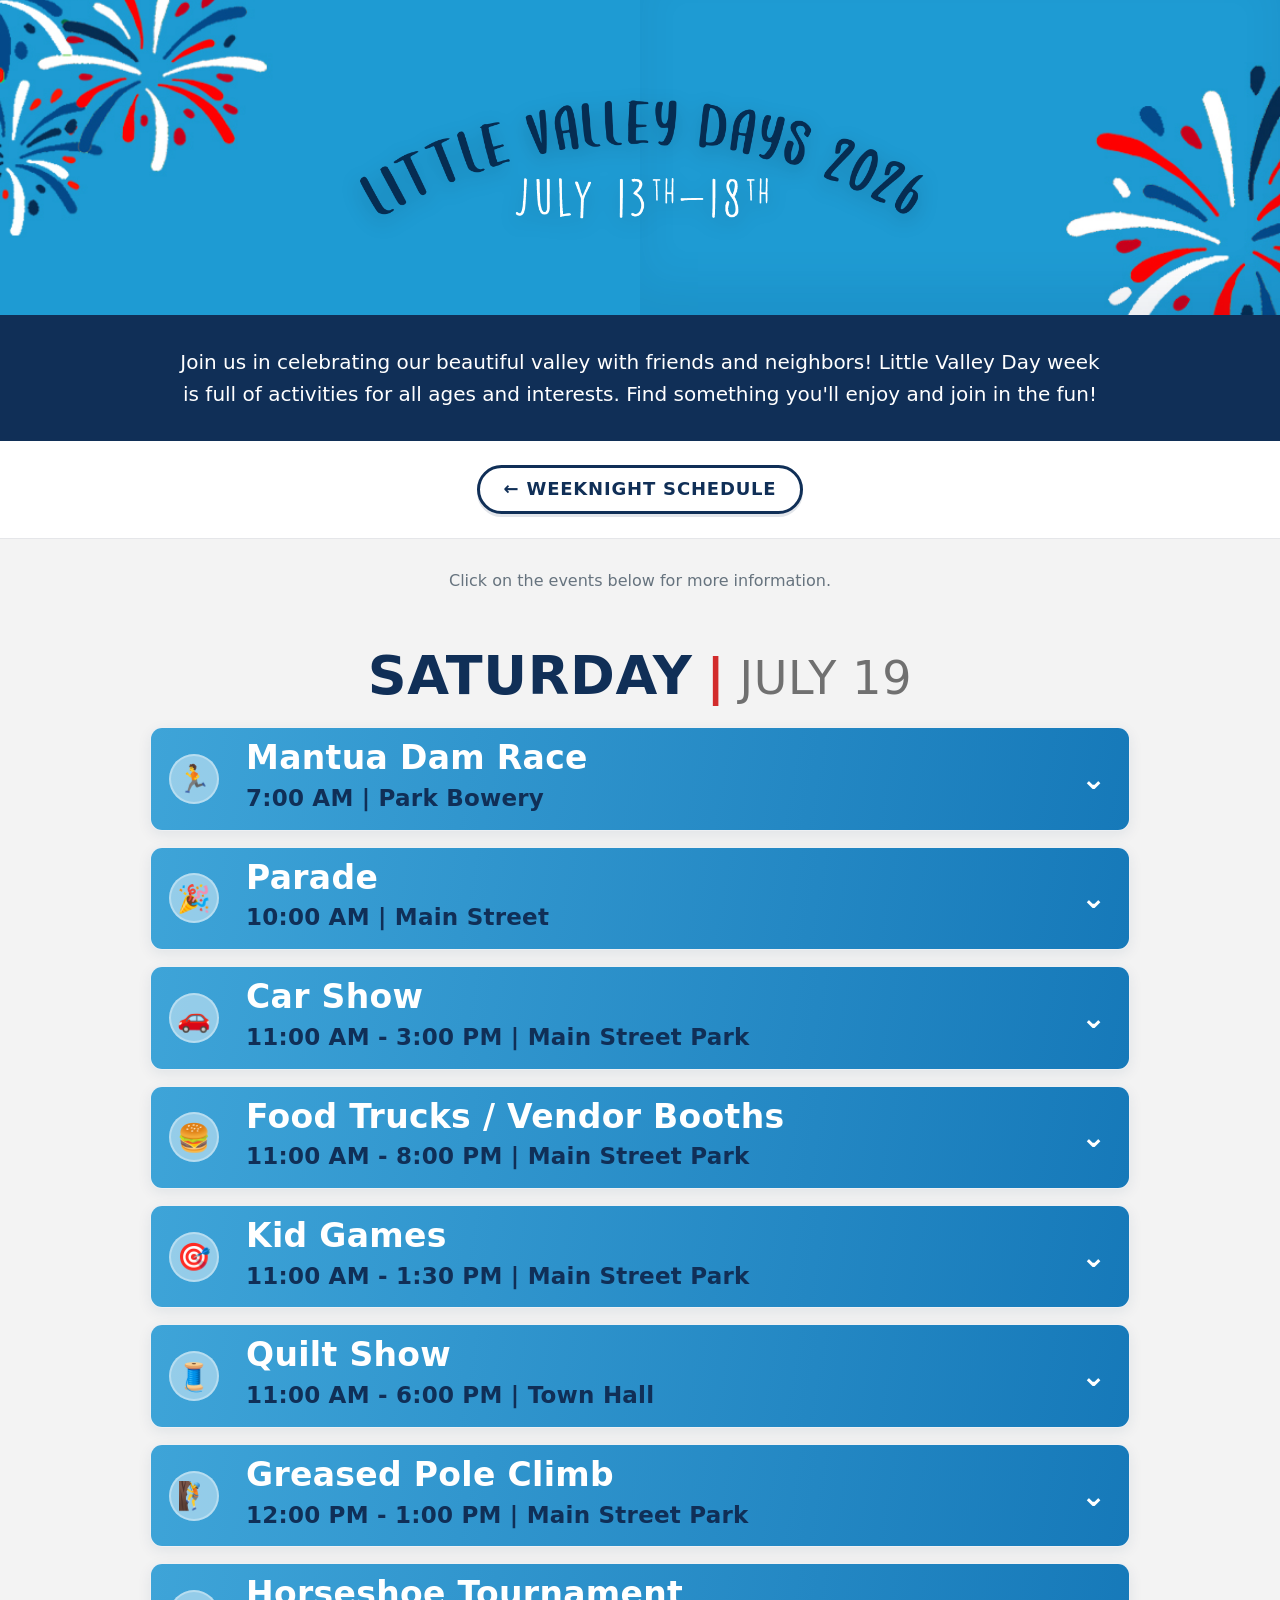
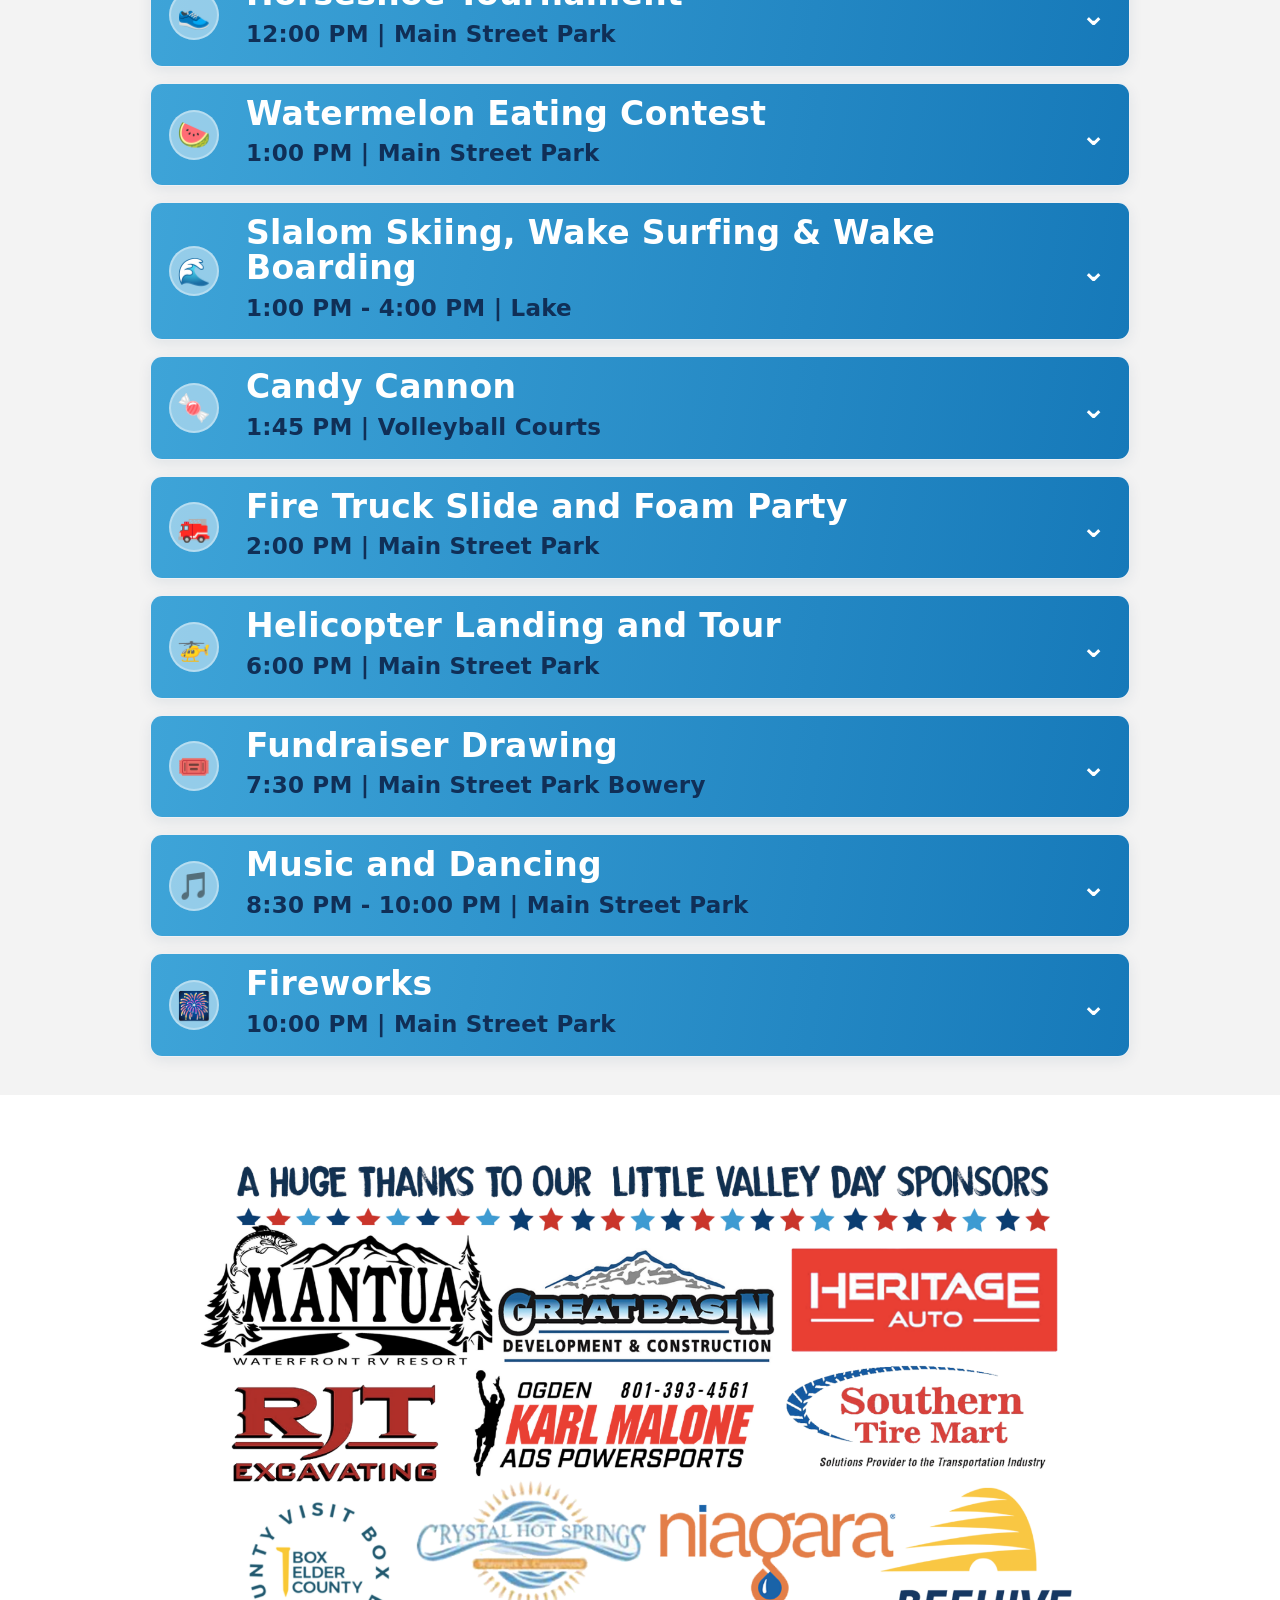
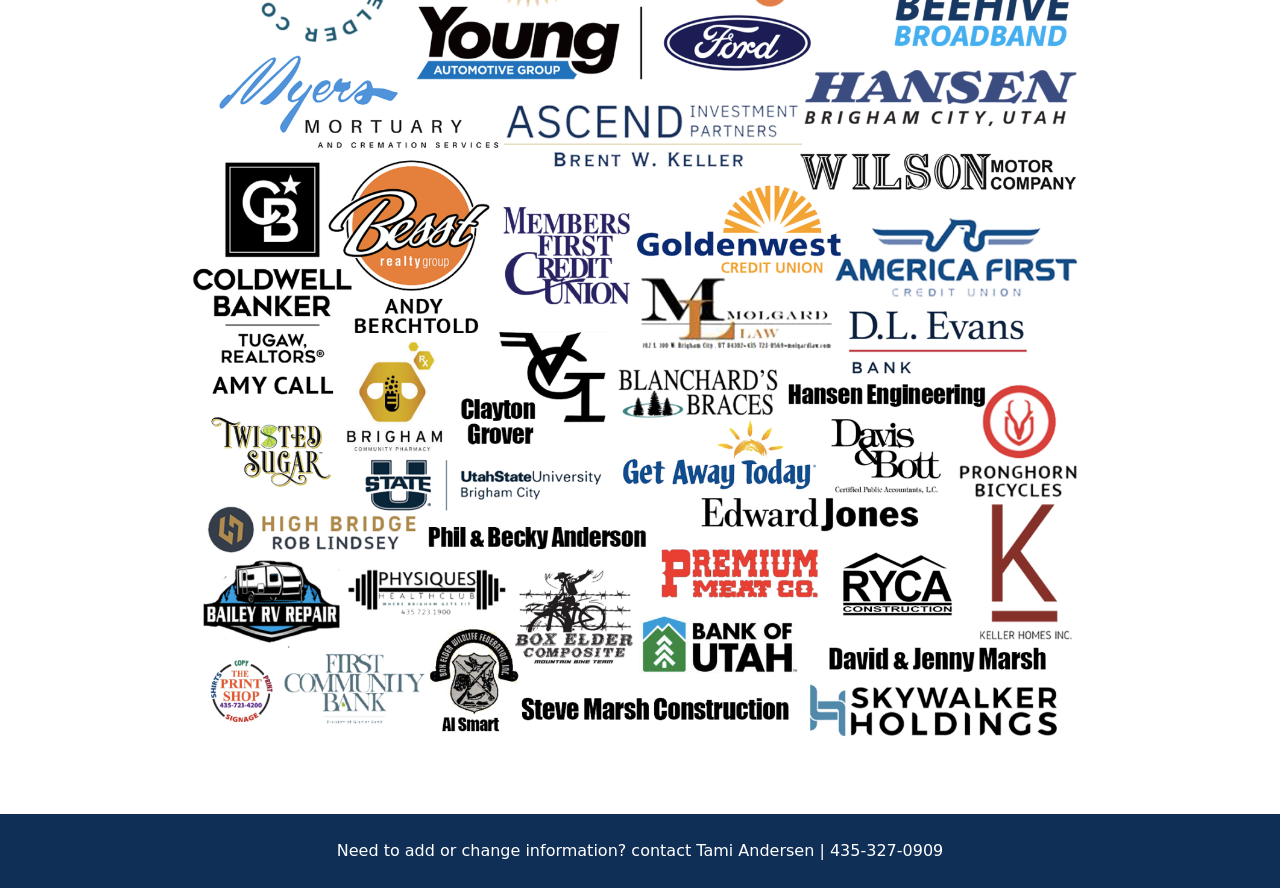
==== saturday.html @ 8706f17c "Add files via upload" ====
<!doctype html>
<html lang="en">
<head>
  <meta charset="utf-8">
  <meta name="viewport" content="width=device-width, initial-scale=1">
  <title>Saturday Schedule | Little Valley Days</title>
  <meta name="description" content="Little Valley Days Saturday schedule for 2026.">
  <link rel="preload" href="images/lvd-text-2026.png" as="image">
  <link rel="stylesheet" href="style.css">
</head>
<body>
  <a class="skip-link" href="#main-content">Skip to schedule</a>
  <header class="site-hero">
    <img class="hero-logo" src="images/lvd-text-2026.png" alt="Little Valley Days 2026">
  </header>

  <section class="intro">
    <p>Join us in celebrating our beautiful valley with friends and neighbors! Little Valley Day week is full of activities for all ages and interests. Find something you'll enjoy and join in the fun!</p>
  </section>

  <nav class="nav-strip" aria-label="Schedule navigation">
    <a class="button" href="index.html">← Weeknight Schedule</a>
  </nav>

  <main class="page" id="main-content">
    <div class="container">
      <p class="hint">Click on the events below for more information.</p>

      <section class="day" id="saturday">
        <h1 class="day-title"><span class="name">Saturday</span><span class="divider">|</span><span class="date">July 19</span></h1>
        <div class="accordion">

          <details class="event">
            <summary><span class="icon">🏃</span><span><span class="event-name">Mantua Dam Race</span><span class="event-time">7:00 AM | Park Bowery</span></span><span class="chevron">⌄</span></summary>
            <div class="event-body">
              <p>Join us on Saturday, July 18th for 5 miles of running around the beautiful Mantua Reservoir in our annual Dam Race! We will also be holding a 1 mile walk/kids run.</p>
              <p>Start time is 7 AM for the 5 mile race and 8:30 AM for the 1 mile race. The start and finish for both races will be located at Mantua Park — right next to our city offices. Registration cost is $30 for the 5 mile race and $15 for the 1 mile. They will both be chip timed. We have some great prizes lined up for our overall and age group winners!</p>
              <p><strong>REGISTER BY JULY 4TH AT MIDNIGHT TO GUARANTEE A RACE SHIRT!!</strong></p>
              <div class="contact">Danna Packer | 801-661-6647</div>
            </div>
          </details>

          <details class="event">
            <summary><span class="icon">🎉</span><span><span class="event-name">Parade</span><span class="event-time">10:00 AM | Main Street</span></span><span class="chevron">⌄</span></summary>
            <div class="event-body">
              <p>Thank you to America First Credit Union for sponsoring this event!</p>
              <p>Don't let the parade pass you by. Grab your chair, your shade, your smile and of course your candy sack. Or be a part of the parade and sign up — tractors, horses, bikes, cars, floats, side-by-sides, walkers, runners, and scoopers. Either way, you won't want to miss out in the fun on Saturday morning.</p>
              <div class="contact">Jana Jeppsen | 435-225-4547</div>
            </div>
          </details>

          <details class="event">
            <summary><span class="icon">🚗</span><span><span class="event-name">Car Show</span><span class="event-time">11:00 AM - 3:00 PM | Main Street Park</span></span><span class="chevron">⌄</span></summary>
            <div class="event-body">
              <p>Thank you to Hansen Motors for sponsoring this event!</p>
              <p>Stop by to view and enjoy a wide variety of cars. Car show is held at Main Street Park behind the bowery. If interested in bringing a car to show off please contact Bill Shoemaker.</p>
              <p>Please register your car at 8 AM Saturday morning at the Main Street Park.</p>
              <div class="contact">Bill Shoemaker | 858-414-0524</div>
            </div>
          </details>

          <details class="event">
            <summary><span class="icon">🍔</span><span><span class="event-name">Food Trucks / Vendor Booths</span><span class="event-time">11:00 AM - 8:00 PM | Main Street Park</span></span><span class="chevron">⌄</span></summary>
            <div class="event-body">
              <p>We are excited to welcome a variety of vendors selling and showing off handmade goods and items for purchase. We will also have a variety of food trucks to choose from for both lunch and dinner with sweet treats to enjoy throughout the day.</p>
              <p>If you are a vendor and interested in participating please register using the link below.</p>
              <p>Registration REQUIRED by June 13.</p>
              <div class="contact">Brooke Lloyd | 801-836-7092</div>
            </div>
          </details>

          <details class="event">
            <summary><span class="icon">🎯</span><span><span class="event-name">Kid Games</span><span class="event-time">11:00 AM - 1:30 PM | Main Street Park</span></span><span class="chevron">⌄</span></summary>
            <div class="event-body">
              <p>Thank you to Golden West Bank for sponsoring this event!</p>
              <p>Kids games will include more group games this year to include more kids for more of the time!</p>
              <p>Wristbands are $5 when bought in advance at any of the weekday activities and $7 when purchased the day-of (Saturday).</p>
              <p>Don't miss the candy cannon at 1:45 at the volleyball courts right after the kid games end!</p>
              <div class="contact">Alyson Croft / Sherilyn Checketts | 801-725-8379 / 208-242-8678</div>
            </div>
          </details>

          <details class="event">
            <summary><span class="icon">🧵</span><span><span class="event-name">Quilt Show</span><span class="event-time">11:00 AM - 6:00 PM | Town Hall</span></span><span class="chevron">⌄</span></summary>
            <div class="event-body">
              <p>The quilt show will be held at the Town Hall. We will have a fundraising quilt on display. Tickets will be $1.00 each and can be purchased at the Quilt Show.</p>
              <div class="contact">Jeri Richards | 435-730-3423</div>
            </div>
          </details>

          <details class="event">
            <summary><span class="icon">🧗</span><span><span class="event-name">Greased Pole Climb</span><span class="event-time">12:00 PM - 1:00 PM | Main Street Park</span></span><span class="chevron">⌄</span></summary>
            <div class="event-body">
              <p>Fun (albeit clothing-destroying) activity for kids. A tall pole will be slathered in grease and money pinned to it at differing heights. Kids attempt to climb the pole to achieve their monetary dreams.</p>
            </div>
          </details>

          <details class="event">
            <summary><span class="icon">👟</span><span><span class="event-name">Horseshoe Tournament</span><span class="event-time">12:00 PM | Main Street Park</span></span><span class="chevron">⌄</span></summary>
            <div class="event-body">
              <p>Thank you to RYCA Construction for sponsoring this event!</p>
              <p>Nothing like tossing a curved piece of metal at a stick to prove your dominance over your friends and neighbors. 2-man teams can sign up day of, for a fun single elimination tournament. Prizes for the winning team and a drawing with prizes for all participants.</p>
              <div class="contact">Ryan Fromm | 435-225-5508</div>
            </div>
          </details>

          <details class="event">
            <summary><span class="icon">🍉</span><span><span class="event-name">Watermelon Eating Contest</span><span class="event-time">1:00 PM | Main Street Park</span></span><span class="chevron">⌄</span></summary>
            <div class="event-body">
              <p>Come enjoy the fun, and participate in this year's watermelon eating contest. Free to participate, look for the white tent with blue picnic tables. Come on time, as once the watermelon is gone it's gone!</p>
            </div>
          </details>

          <details class="event">
            <summary><span class="icon">🌊</span><span><span class="event-name">Slalom Skiing, Wake Surfing &amp; Wake Boarding</span><span class="event-time">1:00 PM - 4:00 PM | Lake</span></span><span class="chevron">⌄</span></summary>
            <div class="event-body">
              <p>In honor of 38 years with Mark &amp; Wendy Parker running the Golden Spike Iron Horse H20 Ski Tournaments for Little Valley Days, we are continuing this tradition.</p>
              <p>There will be four boats available to boat with this year. Please sign up for a time slot on the boat with what you want to learn!</p>
              <p>Reimanns — Teaching Slalom Skiing</p>
              <p>Leishmans — Advanced Slalom Skiing Course</p>
              <p>Crofts — Teaching Surfing</p>
              <p>Lindseys — Teaching Surfing and Wake Boarding</p>
              <p>Please come a few minutes before your time slot to sign a waiver. See you there!</p>
              <p>There is a $10 gas and participation fee and a waiver must be signed prior to the Little Valley Days event.</p>
              <p><strong>COME JOIN US!!!</strong></p>
              <div class="contact">Tiffiny Reimann | 801-867-8186</div>
            </div>
          </details>

          <details class="event">
            <summary><span class="icon">🍬</span><span><span class="event-name">Candy Cannon</span><span class="event-time">1:45 PM | Volleyball Courts</span></span><span class="chevron">⌄</span></summary>
            <div class="event-body">
              <p>Come let your kids enjoy a raining of candy as they come catch the goodies from the candy cannon. Join us by the volleyball courts at Main Street Park.</p>
            </div>
          </details>

          <details class="event">
            <summary><span class="icon">🚒</span><span><span class="event-name">Fire Truck Slide and Foam Party</span><span class="event-time">2:00 PM | Main Street Park</span></span><span class="chevron">⌄</span></summary>
            <div class="event-body">
              <p>Join us for the fire truck slip in slide. We are excited to announce that this year we have brought back the foam machine for extra foaming fun. All children are welcome to come cool off.</p>
            </div>
          </details>

          <details class="event">
            <summary><span class="icon">🚁</span><span><span class="event-name">Helicopter Landing and Tour</span><span class="event-time">6:00 PM | Main Street Park</span></span><span class="chevron">⌄</span></summary>
            <div class="event-body">
              <p>Join us behind the basketball courts to watch a helicopter land and then take a tour of the inside!</p>
            </div>
          </details>

          <details class="event">
            <summary><span class="icon">🎟️</span><span><span class="event-name">Fundraiser Drawing</span><span class="event-time">7:30 PM | Main Street Park Bowery</span></span><span class="chevron">⌄</span></summary>
            <div class="event-body">
              <p>Tickets will be sold at the bowery starting at 11:30 AM and TICKET SALES WILL END AT 7:15. The drawing will be at 7:30, you must be present to win.</p>
              <p>If you are interested in donating donations of any kind, all donations are welcomed and appreciated. All proceeds are used to fund future Little Valley Day celebrations and fireworks shows.</p>
              <div class="contact">Karen Nelson | 435-723-8727</div>
            </div>
          </details>

          <details class="event">
            <summary><span class="icon">🎵</span><span><span class="event-name">Music and Dancing</span><span class="event-time">8:30 PM - 10:00 PM | Main Street Park</span></span><span class="chevron">⌄</span></summary>
            <div class="event-body">
              <p>Song requests are welcome here or in person. Donations will be expected to move your requested song to the top of the list!</p>
            </div>
          </details>

          <details class="event">
            <summary><span class="icon">🎆</span><span><span class="event-name">Fireworks</span><span class="event-time">10:00 PM | Main Street Park</span></span><span class="chevron">⌄</span></summary>
            <div class="event-body">
              <p>A huge thanks to Beehive Broadband, Box Elder Tourism Grant, Young Ford, Mantua RV, Karl Malone ADS Power Sports, Heritage Auto, Southern Tire Mart, and RJT Excavating for sponsoring this event!</p>
              <p>Gather as family, friends, and neighbors for our annual firework show. The fireworks will begin at dark to wrap up a wonderful week celebrating. Don't forget your blankets or chairs!</p>
            </div>
          </details>

        </div>
      </section>
    </div>

    <section class="sponsors">
      <img src="images/LVD-poster-sponsors-2025.png" alt="Little Valley Days sponsors">
    </section>
  </main>

  <footer class="footer"><p>Need to add or change information? contact Tami Andersen | 435-327-0909</p></footer>
  <script src="script.js"></script>
</body>
</html>
---- style.css ----
:root{
  --blue:#3ea4d8;
  --blue-deep:#1679b9;
  --blue-light:#80c9e8;
  --navy:#102f57;
  --red:#d22b2b;
  --gray:#f3f3f3;
  --card:#ffffff;
  --text:#1d2a35;
  --muted:#66737e;
  --line:#dce5ec;
  --shadow:0 12px 30px rgba(16,47,87,.10);
  --shadow-soft:0 4px 14px rgba(16,47,87,.08);
  --radius:12px;
}

*{box-sizing:border-box}
html{scroll-behavior:smooth}
body{
  margin:0;
  font-family:system-ui,-apple-system,BlinkMacSystemFont,"Segoe UI",Arial,sans-serif;
  color:var(--text);
  background:var(--gray);
  font-size:18px;
  line-height:1.6;
  text-rendering:optimizeLegibility;
  -webkit-font-smoothing:antialiased;
}

a{color:inherit}
a:focus-visible, summary:focus-visible, button:focus-visible{
  outline:3px solid rgba(210,43,43,.75);
  outline-offset:3px;
}

.skip-link{
  position:absolute;
  left:-999px;
  top:10px;
  background:#fff;
  color:var(--navy);
  padding:10px 14px;
  z-index:20;
  border-radius:8px;
}
.skip-link:focus{left:10px}

.site-hero{
  position:relative;
  background:var(--blue);
  overflow:hidden;
  min-height:315px;
  display:flex;
  align-items:center;
  justify-content:center;
  isolation:isolate;
}
.site-hero:before,.site-hero:after{
  content:"";
  position:absolute;
  top:0;
  bottom:0;
  width:50%;
  background-size:cover;
  background-position:center;
  z-index:-2;
}
.site-hero:before{left:0;background-image:url('images/lvd_left.jpg')}
.site-hero:after{right:0;background-image:url('images/lvd_right.jpg')}
.site-hero::after{
  box-shadow:inset 0 -30px 40px rgba(16,47,87,.08);
}
.hero-logo{
  position:relative;
  z-index:1;
  width:min(670px,78vw);
  height:auto;
  filter:drop-shadow(0 6px 10px rgba(0,0,0,.18));
}

.intro{
  background:var(--navy);
  color:#fff;
  text-align:center;
  padding:31px 18px;
}
.intro p{
  max-width:920px;
  margin:0 auto;
  font-size:20px;
}

.nav-strip{
  background:#fff;
  text-align:center;
  padding:24px 14px;
  box-shadow:0 1px 0 rgba(16,47,87,.06);
  position:sticky;
  top:0;
  z-index:5;
}
.button{
  display:inline-flex;
  align-items:center;
  justify-content:center;
  gap:8px;
  background:#fff;
  color:var(--navy);
  border:3px solid var(--navy);
  border-radius:999px;
  padding:11px 24px;
  font-weight:850;
  text-transform:uppercase;
  letter-spacing:.045em;
  text-decoration:none;
  line-height:1.15;
  box-shadow:0 3px 0 rgba(16,47,87,.12);
  transition:transform .18s ease, background .18s ease, color .18s ease, box-shadow .18s ease;
}
.button:hover,.button:focus{
  background:var(--blue);
  color:#fff;
  transform:translateY(-1px);
  box-shadow:0 8px 18px rgba(16,47,87,.17);
}
.button:active{transform:translateY(1px);box-shadow:none}

.page{padding:22px 0 0}
.container{width:min(980px,92vw);margin:0 auto}
.hint{text-align:center;color:var(--muted);font-size:16px;margin:8px 0 20px}
.day{padding:36px 0 20px}
.day + .day{border-top:1px solid rgba(16,47,87,.08)}
.day-title{
  font-family:Impact,"Arial Narrow",system-ui,sans-serif;
  text-transform:uppercase;
  display:flex;
  align-items:baseline;
  justify-content:center;
  gap:14px;
  margin:0 0 24px;
  line-height:1;
  letter-spacing:.025em;
}
.day-title .name{font-size:54px;color:var(--navy);font-weight:900}
.day-title .divider{font-size:50px;color:var(--red);font-weight:900}
.day-title .date{font-size:46px;color:#707070;font-weight:500}

.accordion{display:grid;gap:16px}
.event{
  background:var(--card);
  border-radius:var(--radius);
  box-shadow:var(--shadow-soft);
  overflow:hidden;
  border:1px solid rgba(16,47,87,.07);
  transition:box-shadow .2s ease, transform .2s ease;
}
.event:hover{box-shadow:var(--shadow);transform:translateY(-1px)}
.event[open]{box-shadow:var(--shadow)}
.event summary{
  list-style:none;
  cursor:pointer;
  display:grid;
  grid-template-columns:62px 1fr 30px;
  align-items:center;
  gap:15px;
  min-height:78px;
  background:linear-gradient(100deg,var(--blue),var(--blue-deep));
  padding:13px 18px;
  color:#fff;
  user-select:none;
}
.event summary::-webkit-details-marker{display:none}
.icon{
  width:50px;
  height:50px;
  border-radius:50%;
  background:rgba(255,255,255,.45);
  display:flex;
  align-items:center;
  justify-content:center;
  font-size:27px;
  color:var(--navy);
  box-shadow:inset 0 0 0 2px rgba(255,255,255,.32);
}
.event-name{
  display:block;
  font-family:"Arial Narrow",Impact,system-ui,sans-serif;
  font-size:33px;
  font-weight:900;
  line-height:1.05;
  letter-spacing:.01em;
}
.event-time{
  display:block;
  color:var(--navy);
  font-family:"Arial Narrow",Impact,system-ui,sans-serif;
  font-size:23px;
  font-weight:900;
  margin-top:4px;
  letter-spacing:.01em;
}
.chevron{
  font-size:30px;
  font-weight:900;
  line-height:1;
  transition:transform .22s ease;
}
.event[open] .chevron{transform:rotate(180deg)}
.event-body{
  padding:26px 30px 30px;
  background:#fff;
  overflow:hidden;
}
.event-body p{margin:0 0 14px}
.event-body ul{margin-top:0;padding-left:22px}
.event-body .button{margin-top:8px;margin-right:8px}
.contact{
  margin-top:20px;
  padding-top:15px;
  border-top:1px solid var(--line);
  font-weight:800;
  color:var(--navy);
}
.small-img{
  max-width:380px;
  width:100%;
  display:block;
  margin:20px auto;
  border-radius:8px;
  box-shadow:0 8px 18px rgba(16,47,87,.13);
}
.sponsors{background:#fff;padding:38px 15px;text-align:center;margin-top:18px}
.sponsors img{max-width:900px;width:100%;height:auto;border-radius:8px}
.footer{background:var(--navy);color:#fff;text-align:center;padding:24px 15px;font-size:16px}
.footer p{margin:0}
.note{background:#fff7d6;border-left:6px solid #e4b028;padding:14px 16px;margin:12px 0;border-radius:8px}

.to-top{
  position:fixed;
  right:18px;
  bottom:18px;
  width:44px;
  height:44px;
  border-radius:50%;
  border:0;
  background:var(--navy);
  color:#fff;
  font-size:22px;
  cursor:pointer;
  box-shadow:var(--shadow);
  opacity:0;
  pointer-events:none;
  transform:translateY(8px);
  transition:.18s ease;
}
.to-top.show{opacity:1;pointer-events:auto;transform:translateY(0)}

@media (prefers-reduced-motion: reduce){
  *{scroll-behavior:auto!important;transition:none!important;animation:none!important}
}
@media(max-width:650px){
  body{font-size:16px;line-height:1.55}
  .site-hero{min-height:175px}
  .site-hero:before,.site-hero:after{display:none}
  .hero-logo{width:90vw}
  .intro{padding:24px 16px}
  .intro p{font-size:17px}
  .nav-strip{padding:17px 12px;position:static}
  .page{padding-top:16px}
  .day{padding:26px 0 13px}
  .day-title{gap:8px;flex-wrap:wrap;margin-bottom:17px}
  .day-title .name{font-size:36px}
  .day-title .divider{font-size:34px}
  .day-title .date{font-size:32px}
  .accordion{gap:12px}
  .event{border-radius:10px}
  .event summary{grid-template-columns:48px 1fr 22px;gap:10px;padding:11px 12px;min-height:70px}
  .icon{width:40px;height:40px;font-size:22px}
  .event-name{font-size:25px}
  .event-time{font-size:18px}
  .event-body{padding:20px 18px 22px}
  .button{padding:10px 18px;font-size:14px}
  .sponsors{padding:24px 10px}
  .to-top{width:40px;height:40px;right:12px;bottom:12px}
}
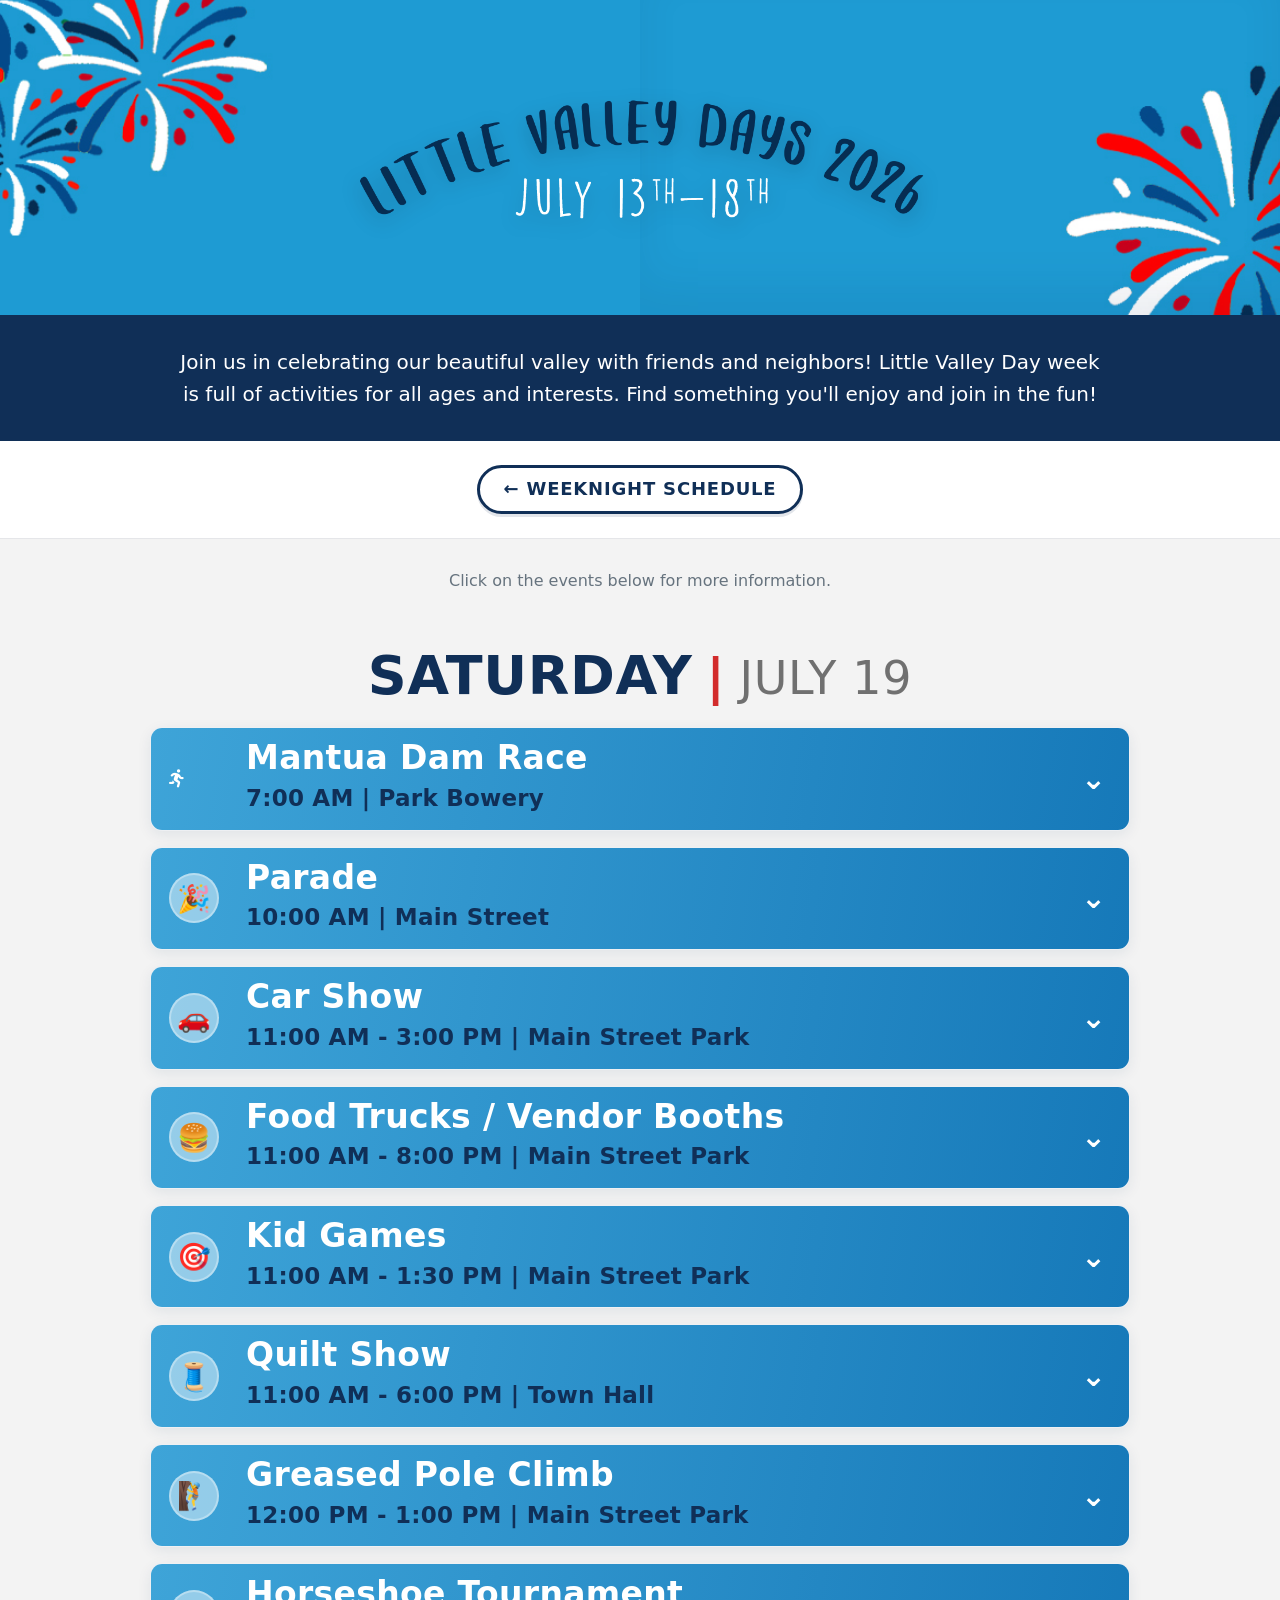
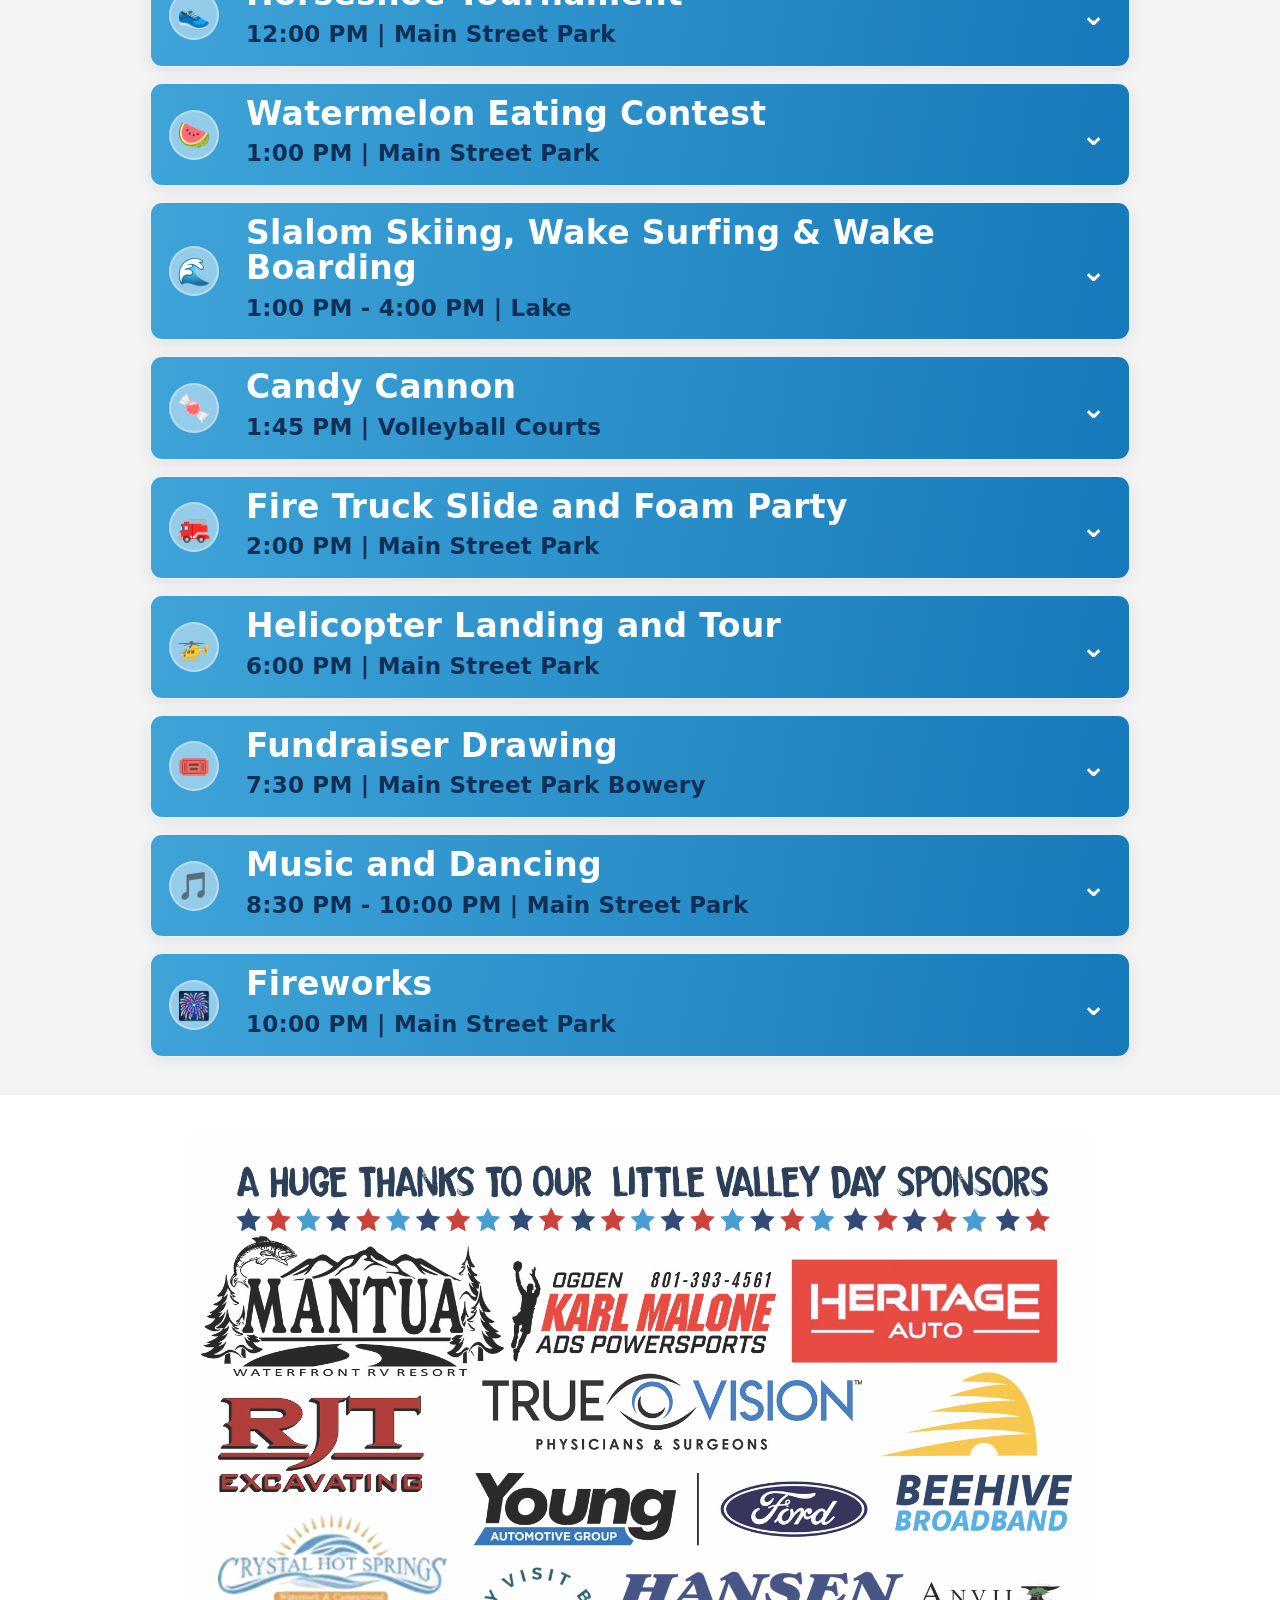
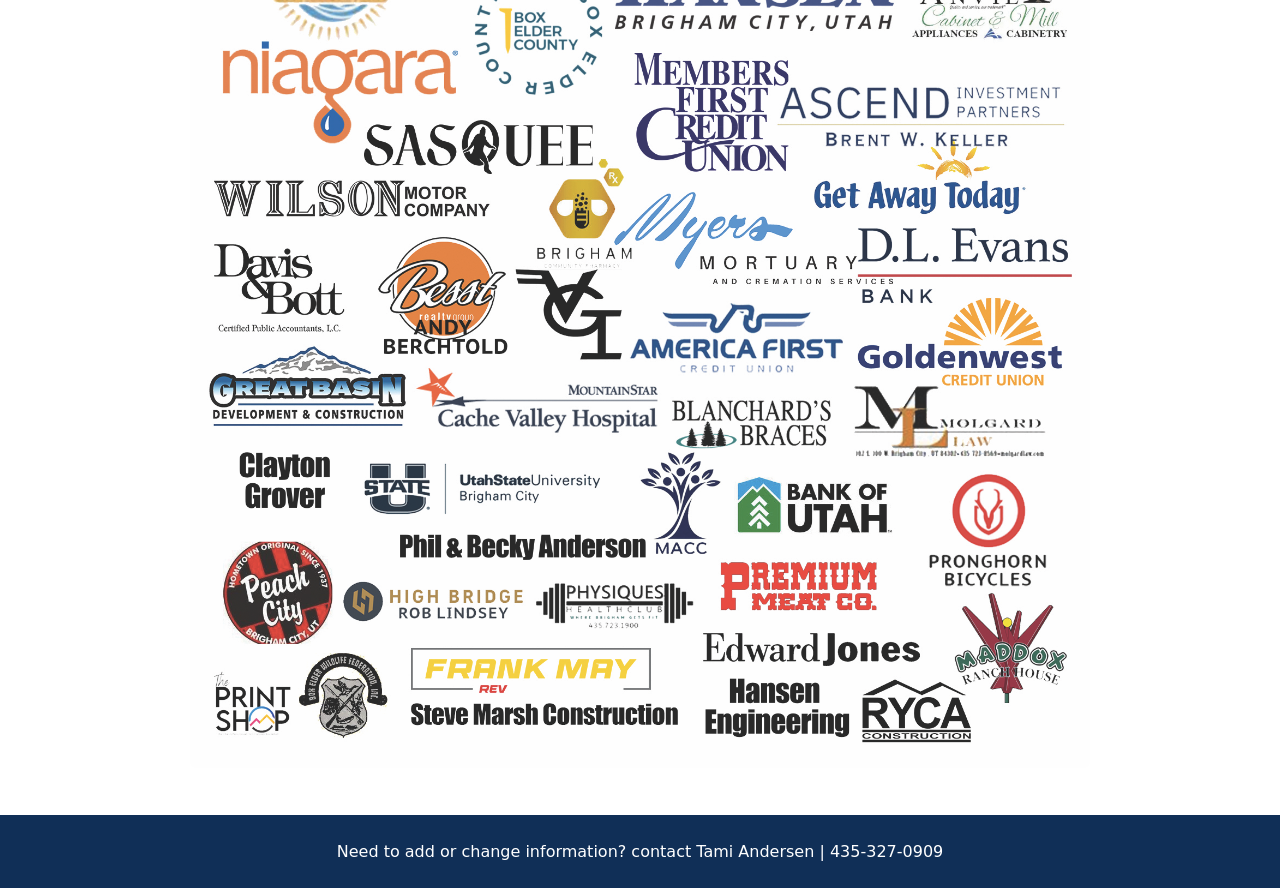
==== commit 00513353: "Update saturday.html" ====
--- a/saturday.html
+++ b/saturday.html
@@ -3,6 +3,7 @@
 <head>
   <meta charset="utf-8">
   <meta name="viewport" content="width=device-width, initial-scale=1">
+  <link rel="stylesheet" href="https://cdnjs.cloudflare.com/ajax/libs/font-awesome/6.7.2/css/all.min.css">
   <title>Saturday Schedule | Little Valley Days</title>
   <meta name="description" content="Little Valley Days Saturday schedule for 2026.">
   <link rel="preload" href="images/lvd-text-2026.png" as="image">
@@ -31,11 +32,12 @@
         <div class="accordion">
 
           <details class="event">
-            <summary><span class="icon">🏃</span><span><span class="event-name">Mantua Dam Race</span><span class="event-time">7:00 AM | Park Bowery</span></span><span class="chevron">⌄</span></summary>
+            <summary><i class="fa-solid fa-person-running"></i><span><span class="event-name">Mantua Dam Race</span><span class="event-time">7:00 AM | Park Bowery</span></span><span class="chevron">⌄</span></summary>
             <div class="event-body">
               <p>Join us on Saturday, July 18th for 5 miles of running around the beautiful Mantua Reservoir in our annual Dam Race! We will also be holding a 1 mile walk/kids run.</p>
               <p>Start time is 7 AM for the 5 mile race and 8:30 AM for the 1 mile race. The start and finish for both races will be located at Mantua Park — right next to our city offices. Registration cost is $30 for the 5 mile race and $15 for the 1 mile. They will both be chip timed. We have some great prizes lined up for our overall and age group winners!</p>
               <p><strong>REGISTER BY JULY 4TH AT MIDNIGHT TO GUARANTEE A RACE SHIRT!!</strong></p>
+               <a class="button" href="https://brooksee.raceentry.com/mantua-dam-race/race-information" target="_blank" rel="noopener">Sign up</a>
               <div class="contact">Danna Packer | 801-661-6647</div>
             </div>
           </details>
@@ -177,7 +179,7 @@
     </div>
 
     <section class="sponsors">
-      <img src="images/LVD-poster-sponsors-2025.png" alt="Little Valley Days sponsors">
+      <img src="images/sponsors.png" alt="Little Valley Days sponsors">
     </section>
   </main>
 
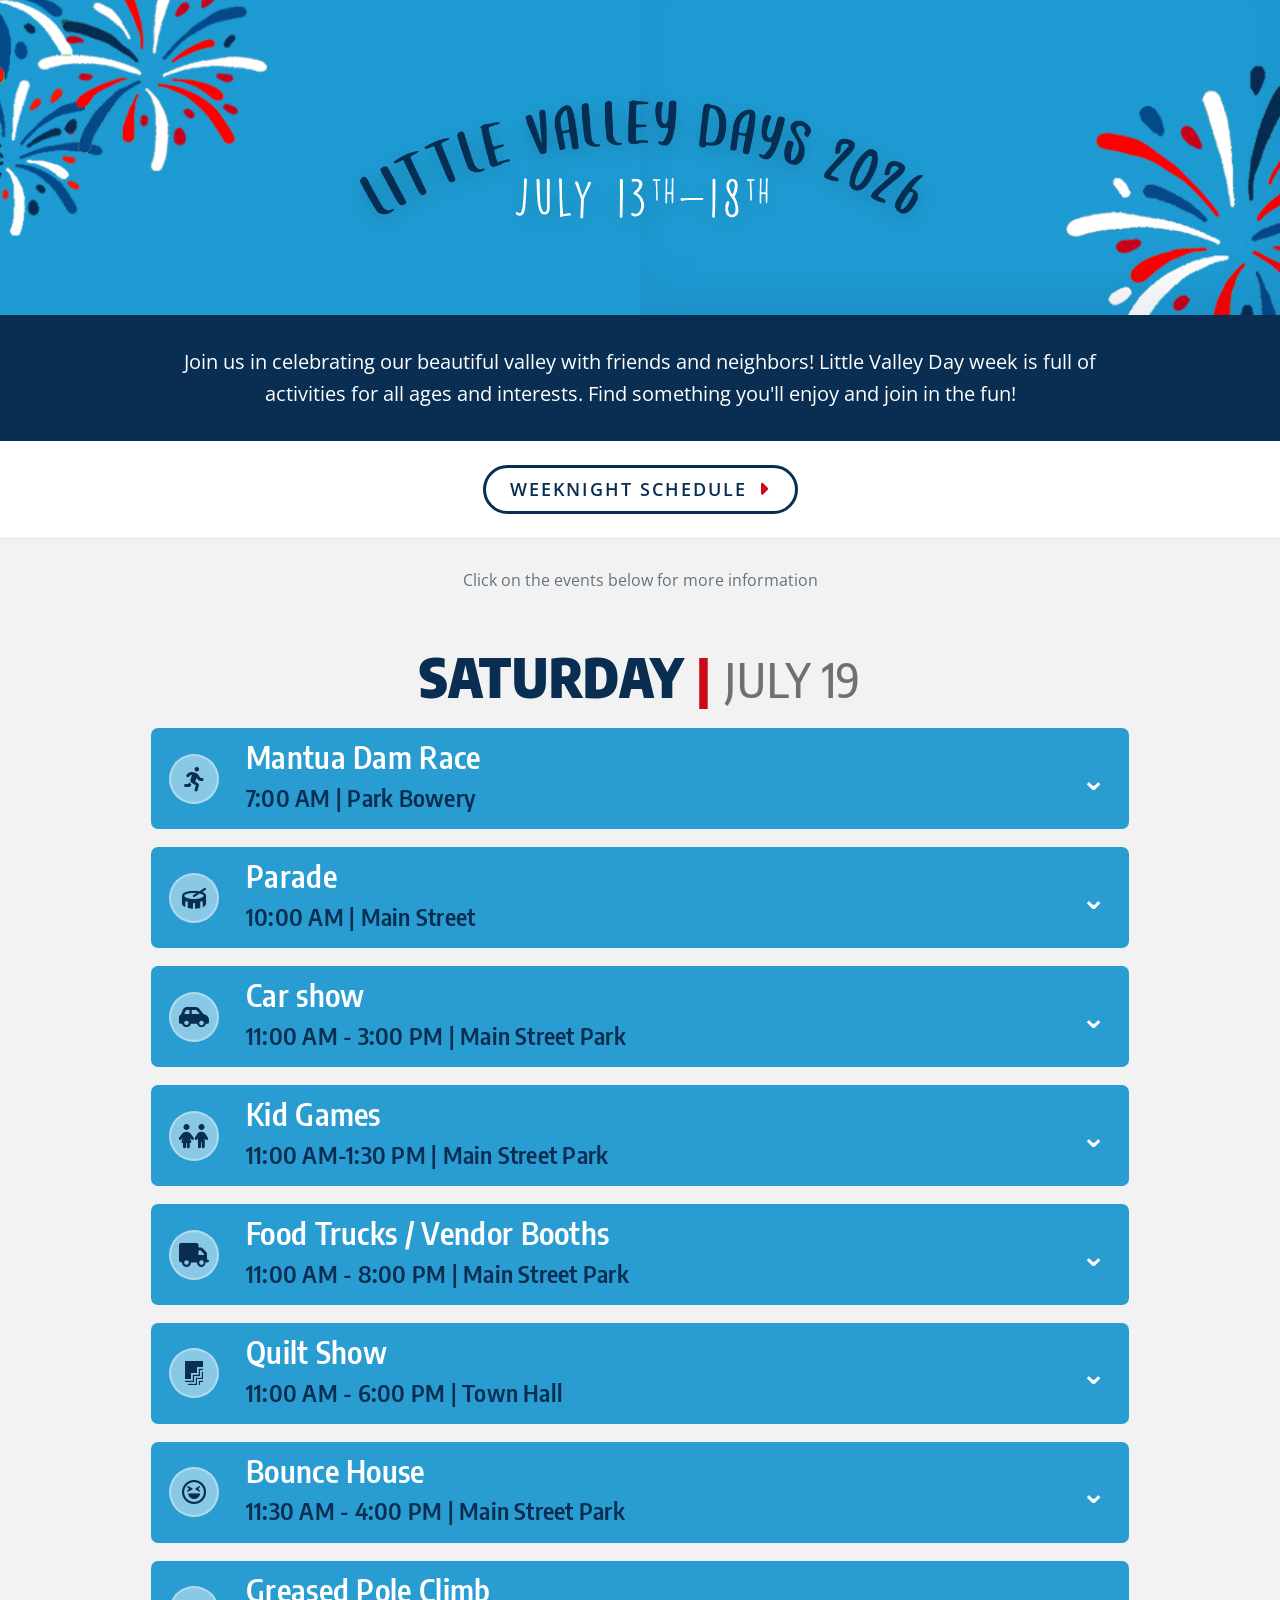
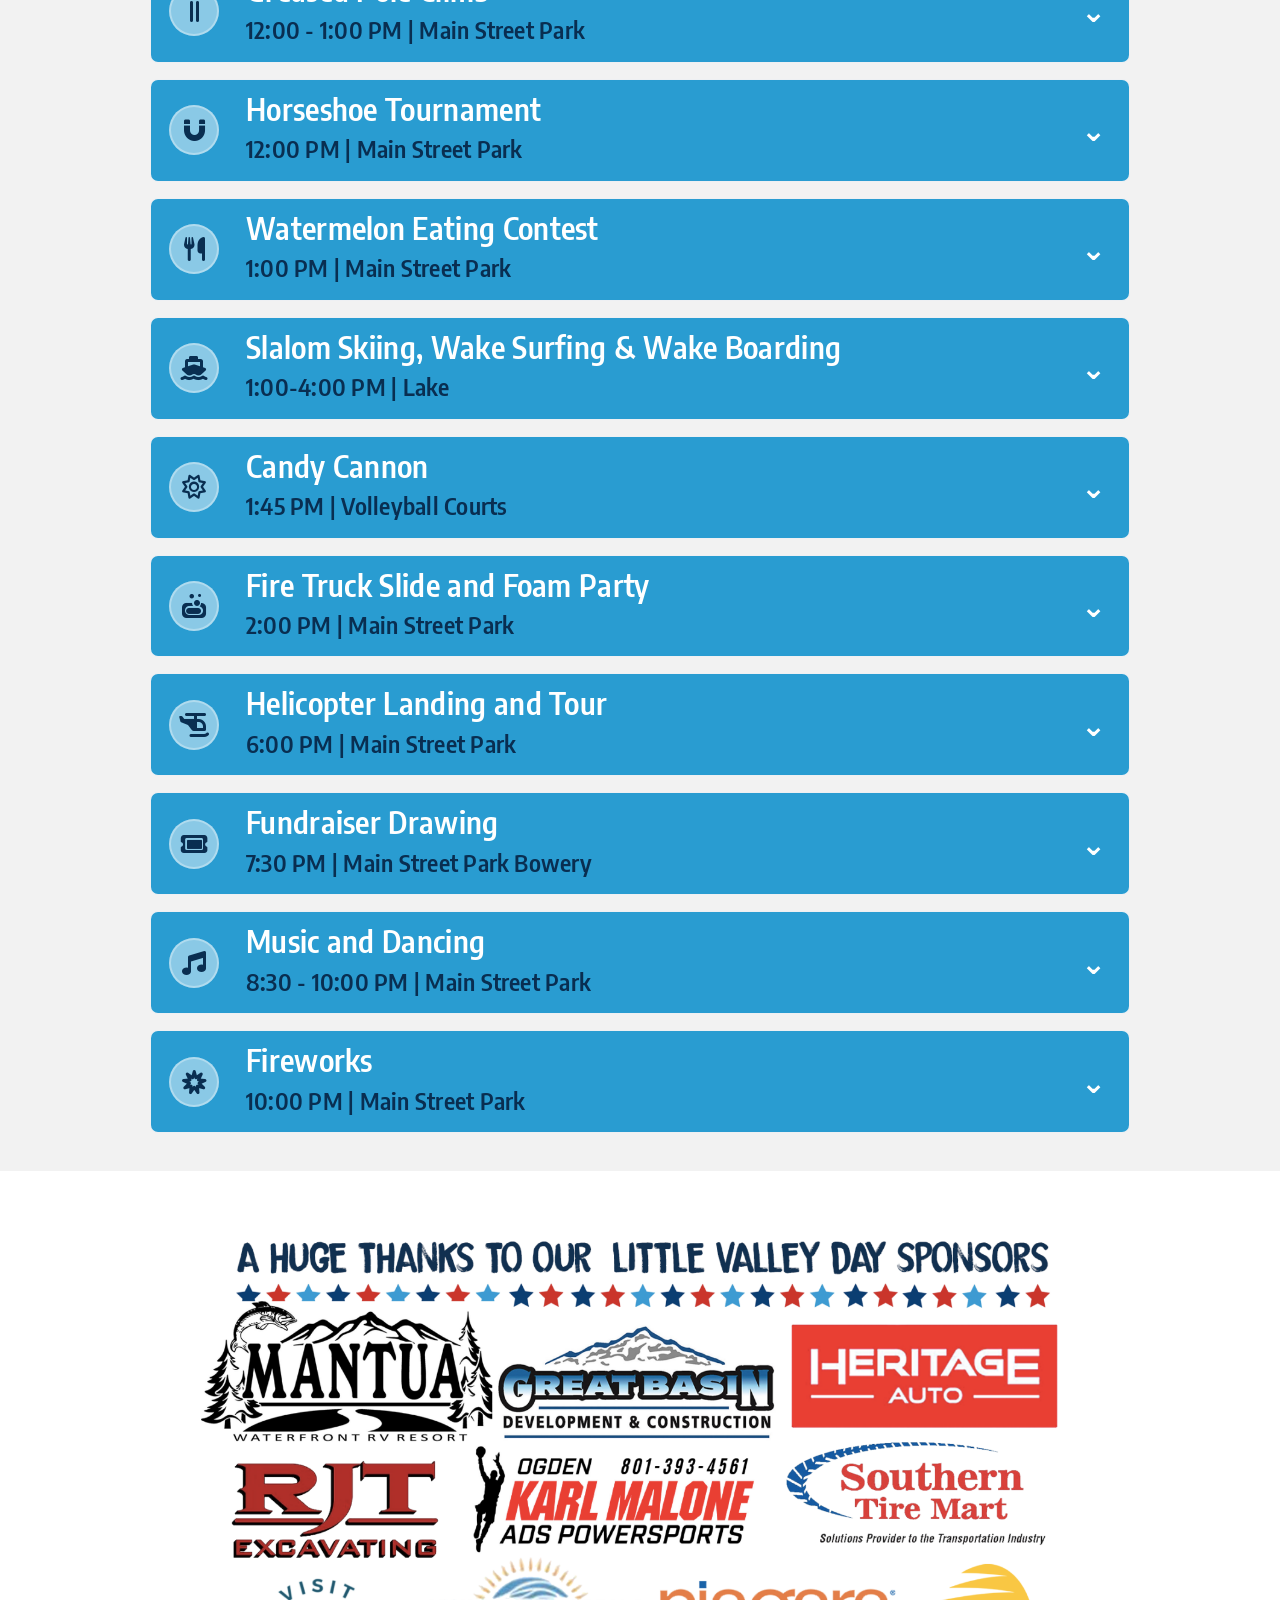
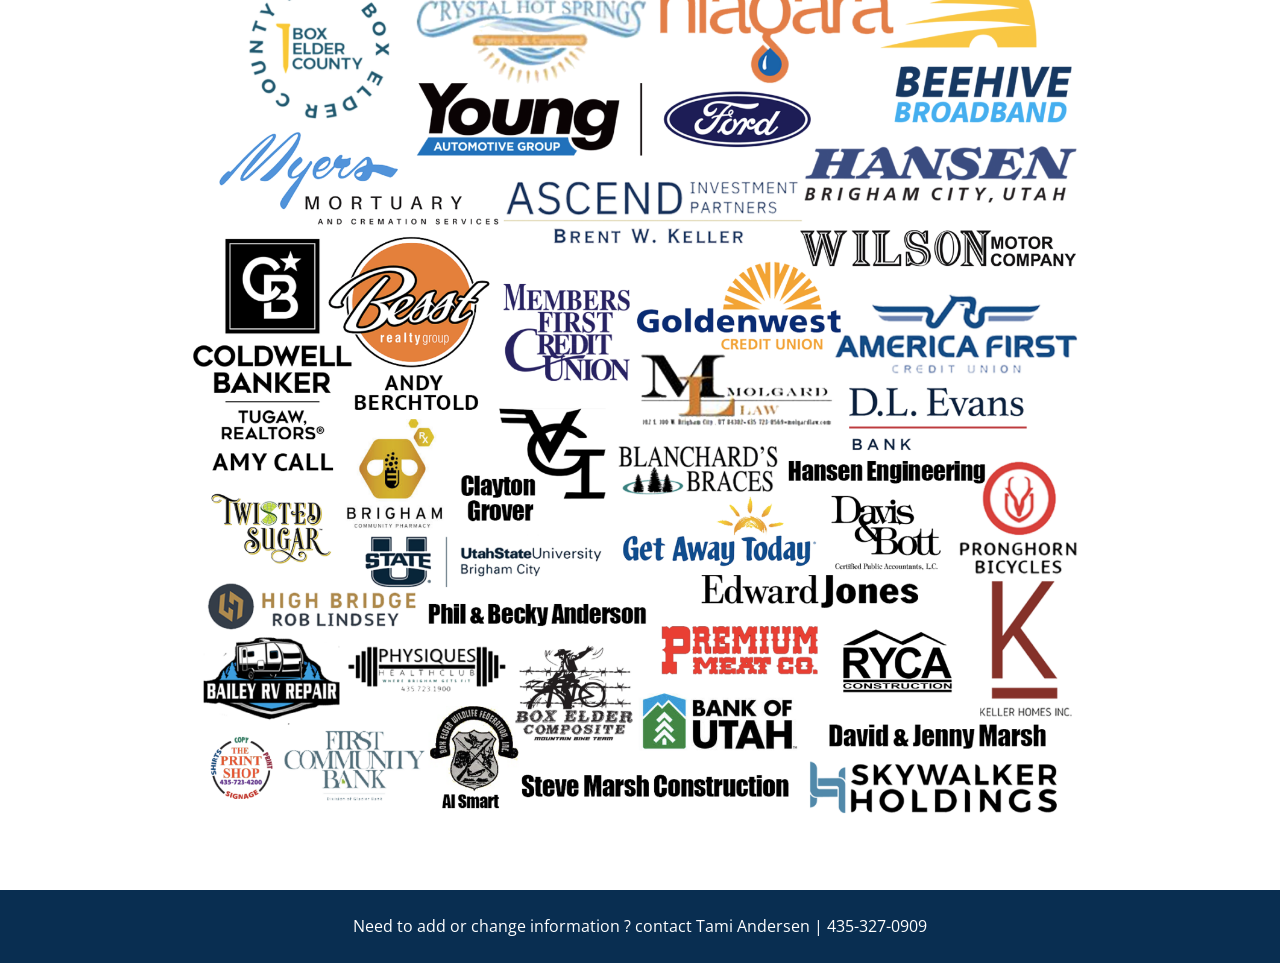
==== commit a275ec26: "Add files via upload" ====
--- a/saturday.html
+++ b/saturday.html
@@ -3,10 +3,13 @@
 <head>
   <meta charset="utf-8">
   <meta name="viewport" content="width=device-width, initial-scale=1">
-  <link rel="stylesheet" href="https://cdnjs.cloudflare.com/ajax/libs/font-awesome/6.7.2/css/all.min.css">
   <title>Saturday Schedule | Little Valley Days</title>
   <meta name="description" content="Little Valley Days Saturday schedule for 2026.">
   <link rel="preload" href="images/lvd-text-2026.png" as="image">
+  <link rel="preconnect" href="https://fonts.googleapis.com">
+  <link rel="preconnect" href="https://fonts.gstatic.com" crossorigin>
+  <link href="https://fonts.googleapis.com/css2?family=Encode+Sans+Condensed:wght@100;400;600;700&family=Open+Sans:wght@300;400;600;700&display=swap" rel="stylesheet">
+  <link rel="stylesheet" href="https://cdnjs.cloudflare.com/ajax/libs/font-awesome/6.5.2/css/all.min.css">
   <link rel="stylesheet" href="style.css">
 </head>
 <body>
@@ -20,157 +23,167 @@
   </section>
 
   <nav class="nav-strip" aria-label="Schedule navigation">
-    <a class="button" href="index.html">← Weeknight Schedule</a>
+    <a class="button schedule-button" href="index.html">Weeknight Schedule <i class="fa-solid fa-caret-right" aria-hidden="true"></i></a>
   </nav>
 
   <main class="page" id="main-content">
     <div class="container">
-      <p class="hint">Click on the events below for more information.</p>
+      <p class="hint">Click on the events below for more information</p>
 
       <section class="day" id="saturday">
         <h1 class="day-title"><span class="name">Saturday</span><span class="divider">|</span><span class="date">July 19</span></h1>
         <div class="accordion">
 
           <details class="event">
-            <summary><i class="fa-solid fa-person-running"></i><span><span class="event-name">Mantua Dam Race</span><span class="event-time">7:00 AM | Park Bowery</span></span><span class="chevron">⌄</span></summary>
+            <summary><span class="icon"><i class="fa-solid fa-person-running"></i></span><span><span class="event-name">Mantua Dam Race</span><span class="event-time">7:00 AM | Park Bowery</span></span><span class="chevron">⌄</span></summary>
             <div class="event-body">
               <p>Join us on Saturday, July 18th for 5 miles of running around the beautiful Mantua Reservoir in our annual Dam Race! We will also be holding a 1 mile walk/kids run.</p>
-              <p>Start time is 7 AM for the 5 mile race and 8:30 AM for the 1 mile race. The start and finish for both races will be located at Mantua Park — right next to our city offices. Registration cost is $30 for the 5 mile race and $15 for the 1 mile. They will both be chip timed. We have some great prizes lined up for our overall and age group winners!</p>
-              <p><strong>REGISTER BY JULY 4TH AT MIDNIGHT TO GUARANTEE A RACE SHIRT!!</strong></p>
-               <a class="button" href="https://brooksee.raceentry.com/mantua-dam-race/race-information" target="_blank" rel="noopener">Sign up</a>
-              <div class="contact">Danna Packer | 801-661-6647</div>
-            </div>
-          </details>
-
-          <details class="event">
-            <summary><span class="icon">🎉</span><span><span class="event-name">Parade</span><span class="event-time">10:00 AM | Main Street</span></span><span class="chevron">⌄</span></summary>
+              <p>Start time is 7 AM for the 5 mile race and 8:30 AM for the 1 mile race. The start and finish for both races will be located at Mantua Park – right next to our city offices. Registration cost is $30 for the 5 mile race and $15 for the 1 mile. They will both be chip timed. We have some great prizes lined up for our overall and age group winners!</p>
+              <p><strong>**REGISTER BY JULY 4TH AT MIDNIGHT TO GUARANTEE A RACE SHIRT!!**</strong></p>
+              <a class="button" href="https://brooksee.raceentry.com/mantua-dam-race/race-information" target="_blank" rel="noopener">SIGN UP</a>
+              <div class="contact"><span class="name">Danna Packer</span><span class="contact-divide"> | </span><span class="number">801-661-6647</span></div>
+            </div>
+          </details>
+
+          <details class="event">
+            <summary><span class="icon"><i class="fa-solid fa-drum"></i></span><span><span class="event-name">Parade</span><span class="event-time">10:00 AM | Main Street</span></span><span class="chevron">⌄</span></summary>
             <div class="event-body">
               <p>Thank you to America First Credit Union for sponsoring this event!</p>
-              <p>Don't let the parade pass you by. Grab your chair, your shade, your smile and of course your candy sack. Or be a part of the parade and sign up — tractors, horses, bikes, cars, floats, side-by-sides, walkers, runners, and scoopers. Either way, you won't want to miss out in the fun on Saturday morning.</p>
-              <div class="contact">Jana Jeppsen | 435-225-4547</div>
-            </div>
-          </details>
-
-          <details class="event">
-            <summary><span class="icon">🚗</span><span><span class="event-name">Car Show</span><span class="event-time">11:00 AM - 3:00 PM | Main Street Park</span></span><span class="chevron">⌄</span></summary>
+              <p>Don’t let the parade pass you by. Grab your chair, your shade, your smile and of course your candy sack. Or be a part of the parade and sign up — tractors, horses, bikes, cars, floats, side-by-sides, walkers, runners, and scoopers. Either way, you won’t want to miss out in the fun on Saturday morning.</p>
+              <a class="button" href="https://docs.google.com/forms/d/e/1FAIpQLSf4kZhzDI7Mr_e791s31jbfq0Thq4bCs75-RK7yACK5I2SrTA/viewform?usp=dialog" target="_blank" rel="noopener">Sign Up</a>
+              <div class="contact"><span class="name">Jana Jeppsen</span><span class="contact-divide"> | </span><span class="number">435-225-4547</span></div>
+            </div>
+          </details>
+
+          <details class="event">
+            <summary><span class="icon"><i class="fa-solid fa-car-side"></i></span><span><span class="event-name">Car show</span><span class="event-time">11:00 AM - 3:00 PM | Main Street Park</span></span><span class="chevron">⌄</span></summary>
             <div class="event-body">
               <p>Thank you to Hansen Motors for sponsoring this event!</p>
-              <p>Stop by to view and enjoy a wide variety of cars. Car show is held at Main Street Park behind the bowery. If interested in bringing a car to show off please contact Bill Shoemaker.</p>
-              <p>Please register your car at 8 AM Saturday morning at the Main Street Park.</p>
-              <div class="contact">Bill Shoemaker | 858-414-0524</div>
-            </div>
-          </details>
-
-          <details class="event">
-            <summary><span class="icon">🍔</span><span><span class="event-name">Food Trucks / Vendor Booths</span><span class="event-time">11:00 AM - 8:00 PM | Main Street Park</span></span><span class="chevron">⌄</span></summary>
-            <div class="event-body">
-              <p>We are excited to welcome a variety of vendors selling and showing off handmade goods and items for purchase. We will also have a variety of food trucks to choose from for both lunch and dinner with sweet treats to enjoy throughout the day.</p>
-              <p>If you are a vendor and interested in participating please register using the link below.</p>
-              <p>Registration REQUIRED by June 13.</p>
-              <div class="contact">Brooke Lloyd | 801-836-7092</div>
-            </div>
-          </details>
-
-          <details class="event">
-            <summary><span class="icon">🎯</span><span><span class="event-name">Kid Games</span><span class="event-time">11:00 AM - 1:30 PM | Main Street Park</span></span><span class="chevron">⌄</span></summary>
+              <p>Stop by to view and enjoy a wide variety of cars. Car show is held at Main Street park behind the bowery. If interested in bringing a car to show off please contact Bill Shoemaker.</p>
+              <p>Please register your car at 8 am Saturday morning at the Main Street Park.</p>
+              <div class="contact"><span class="name">Bill Shoemaker</span><span class="contact-divide"> | </span><span class="number">858-414-0524</span></div>
+            </div>
+          </details>
+
+          <details class="event">
+            <summary><span class="icon"><i class="fa-solid fa-children"></i></span><span><span class="event-name">Kid Games</span><span class="event-time">11:00 AM-1:30 PM | Main Street Park</span></span><span class="chevron">⌄</span></summary>
             <div class="event-body">
               <p>Thank you to Golden West Bank for sponsoring this event!</p>
               <p>Kids games will include more group games this year to include more kids for more of the time!</p>
               <p>Wristbands are $5 when bought in advance at any of the weekday activities and $7 when purchased the day-of (Saturday).</p>
-              <p>Don't miss the candy cannon at 1:45 at the volleyball courts right after the kid games end!</p>
-              <div class="contact">Alyson Croft / Sherilyn Checketts | 801-725-8379 / 208-242-8678</div>
-            </div>
-          </details>
-
-          <details class="event">
-            <summary><span class="icon">🧵</span><span><span class="event-name">Quilt Show</span><span class="event-time">11:00 AM - 6:00 PM | Town Hall</span></span><span class="chevron">⌄</span></summary>
+              <p>Don’t miss the candy cannon at 1:45 at the volleyball courts right after the kid games end!</p>
+              <div class="contact"><span class="name">Alyson Croft/ Sherilyn Checketts</span><span class="contact-divide"> | </span><span class="number">801-725-8379 / 208-242-8678</span></div>
+            </div>
+          </details>
+
+          <details class="event">
+            <summary><span class="icon"><i class="fa-solid fa-truck"></i></span><span><span class="event-name">Food Trucks / Vendor Booths</span><span class="event-time">11:00 AM - 8:00 PM | Main Street Park</span></span><span class="chevron">⌄</span></summary>
+            <div class="event-body">
+              <p>We are excited to welcome a variety of vendors selling and showing off handmade goods and items for purchase. We will also have a variety of food trucks to choose from for both lunch and dinner with sweet treats to enjoy throughout the day.</p>
+              <p>If you are a vendor and interested in participating please register using the link below.</p>
+              <p>Registration REQUIRED by June 13</p>
+              <a class="button" href="https://forms.gle/SFLqTxUVHJE4ZxGy5" target="_blank" rel="noopener">Request a Spot</a>
+              <div class="contact"><span class="name">Brooke Lloyd</span><span class="contact-divide"> | </span><span class="number">801-836-7092</span></div>
+            </div>
+          </details>
+
+          <details class="event">
+            <summary><span class="icon"><i class="fa-brands fa-firstdraft"></i></span><span><span class="event-name">Quilt Show</span><span class="event-time">11:00 AM - 6:00 PM | Town Hall</span></span><span class="chevron">⌄</span></summary>
             <div class="event-body">
               <p>The quilt show will be held at the Town Hall. We will have a fundraising quilt on display. Tickets will be $1.00 each and can be purchased at the Quilt Show.</p>
-              <div class="contact">Jeri Richards | 435-730-3423</div>
-            </div>
-          </details>
-
-          <details class="event">
-            <summary><span class="icon">🧗</span><span><span class="event-name">Greased Pole Climb</span><span class="event-time">12:00 PM - 1:00 PM | Main Street Park</span></span><span class="chevron">⌄</span></summary>
+              <div class="contact"><span class="name">Jeri Richards</span><span class="contact-divide"> | </span><span class="number">435-730-3423</span></div>
+            </div>
+          </details>
+
+          <details class="event">
+            <summary><span class="icon"><i class="fa-regular fa-face-laugh-squint"></i></span><span><span class="event-name">Bounce House</span><span class="event-time">11:30 AM - 4:00 PM | Main Street Park</span></span><span class="chevron">⌄</span></summary>
+            <div class="event-body">
+              <p>This year we will have a water bounce house so that it will be nice and cool for the kids! This is a free attraction so come and let your kids enjoy!</p>
+            </div>
+          </details>
+
+          <details class="event">
+            <summary><span class="icon"><i class="fa-solid fa-grip-lines-vertical"></i></span><span><span class="event-name">Greased Pole Climb</span><span class="event-time">12:00 - 1:00 PM | Main Street Park</span></span><span class="chevron">⌄</span></summary>
             <div class="event-body">
               <p>Fun (albeit clothing-destroying) activity for kids. A tall pole will be slathered in grease and money pinned to it at differing heights. Kids attempt to climb the pole to achieve their monetary dreams.</p>
             </div>
           </details>
 
           <details class="event">
-            <summary><span class="icon">👟</span><span><span class="event-name">Horseshoe Tournament</span><span class="event-time">12:00 PM | Main Street Park</span></span><span class="chevron">⌄</span></summary>
+            <summary><span class="icon"><i class="fa-solid fa-magnet"></i></span><span><span class="event-name">Horseshoe Tournament</span><span class="event-time">12:00 PM | Main Street Park</span></span><span class="chevron">⌄</span></summary>
             <div class="event-body">
               <p>Thank you to RYCA Construction for sponsoring this event!</p>
-              <p>Nothing like tossing a curved piece of metal at a stick to prove your dominance over your friends and neighbors. 2-man teams can sign up day of, for a fun single elimination tournament. Prizes for the winning team and a drawing with prizes for all participants.</p>
-              <div class="contact">Ryan Fromm | 435-225-5508</div>
-            </div>
-          </details>
-
-          <details class="event">
-            <summary><span class="icon">🍉</span><span><span class="event-name">Watermelon Eating Contest</span><span class="event-time">1:00 PM | Main Street Park</span></span><span class="chevron">⌄</span></summary>
-            <div class="event-body">
-              <p>Come enjoy the fun, and participate in this year's watermelon eating contest. Free to participate, look for the white tent with blue picnic tables. Come on time, as once the watermelon is gone it's gone!</p>
-            </div>
-          </details>
-
-          <details class="event">
-            <summary><span class="icon">🌊</span><span><span class="event-name">Slalom Skiing, Wake Surfing &amp; Wake Boarding</span><span class="event-time">1:00 PM - 4:00 PM | Lake</span></span><span class="chevron">⌄</span></summary>
-            <div class="event-body">
-              <p>In honor of 38 years with Mark &amp; Wendy Parker running the Golden Spike Iron Horse H20 Ski Tournaments for Little Valley Days, we are continuing this tradition.</p>
+              <p>Nothing like tossing a curved piece of metal at a stick to prove your dominance over your friends and neighbors. 2-man teams can <strong>sign up day of</strong>, for a fun single elimination tournament. Prizes for the winning team and a drawing with prizes for all participants.</p>
+              <div class="contact"><span class="name">Ryan Fromm</span><span class="contact-divide"> | </span><span class="number">435-225-5508</span></div>
+            </div>
+          </details>
+
+          <details class="event">
+            <summary><span class="icon"><i class="fa-solid fa-utensils"></i></span><span><span class="event-name">Watermelon Eating Contest</span><span class="event-time">1:00 PM | Main Street Park</span></span><span class="chevron">⌄</span></summary>
+            <div class="event-body">
+              <p>Come enjoy the fun, and participate in this years watermelon eating contest. Free to participate, look for the white tent with blue picnic tables. Come on time, as once the watermelon is gone its gone!</p>
+            </div>
+          </details>
+
+          <details class="event">
+            <summary><span class="icon"><i class="fa-solid fa-ship"></i></span><span><span class="event-name">Slalom Skiing, Wake Surfing &amp; Wake Boarding</span><span class="event-time">1:00-4:00 PM | Lake</span></span><span class="chevron">⌄</span></summary>
+            <div class="event-body">
+              <p>In honor of 38 years with Mark &amp; Wendy Parker running the Golden Spike Iron Horse H2o Ski Tournaments for little valley days, we are continuing this tradition.</p>
               <p>There will be four boats available to boat with this year. Please sign up for a time slot on the boat with what you want to learn!</p>
-              <p>Reimanns — Teaching Slalom Skiing</p>
-              <p>Leishmans — Advanced Slalom Skiing Course</p>
-              <p>Crofts — Teaching Surfing</p>
-              <p>Lindseys — Teaching Surfing and Wake Boarding</p>
+              <p>Reimanns – Teaching Slalom Skiing</p>
+              <p>Leishmans – Advanced Slalom Skiing Course</p>
+              <p>Crofts – Teaching Surfing</p>
+              <p>Lindseys – Teaching Surfing and Wake Boarding</p>
               <p>Please come a few minutes before your time slot to sign a waiver. See you there!</p>
-              <p>There is a $10 gas and participation fee and a waiver must be signed prior to the Little Valley Days event.</p>
-              <p><strong>COME JOIN US!!!</strong></p>
-              <div class="contact">Tiffiny Reimann | 801-867-8186</div>
-            </div>
-          </details>
-
-          <details class="event">
-            <summary><span class="icon">🍬</span><span><span class="event-name">Candy Cannon</span><span class="event-time">1:45 PM | Volleyball Courts</span></span><span class="chevron">⌄</span></summary>
+              <p>There is a $10 gas and participation fee and a waiver must be signed prior to the Little Valley Days Event.</p>
+              <p><strong>COME JOIN US!!!!</strong></p>
+              <a class="button" href="https://www.signupgenius.com/go/10C0C45AAA92AA5F9C70-64511913-little" target="_blank" rel="noopener">Sign Up</a>
+              <div class="contact"><span class="name">Tiffiny Reimann</span><span class="contact-divide"> | </span><span class="number">801-867-8186</span></div>
+            </div>
+          </details>
+
+          <details class="event">
+            <summary><span class="icon"><i class="fa-regular fa-sun"></i></span><span><span class="event-name">Candy Cannon</span><span class="event-time">1:45 PM | Volleyball Courts</span></span><span class="chevron">⌄</span></summary>
             <div class="event-body">
               <p>Come let your kids enjoy a raining of candy as they come catch the goodies from the candy cannon. Join us by the volleyball courts at Main Street Park.</p>
             </div>
           </details>
 
           <details class="event">
-            <summary><span class="icon">🚒</span><span><span class="event-name">Fire Truck Slide and Foam Party</span><span class="event-time">2:00 PM | Main Street Park</span></span><span class="chevron">⌄</span></summary>
+            <summary><span class="icon"><i class="fa-solid fa-soap"></i></span><span><span class="event-name">Fire Truck Slide and Foam Party</span><span class="event-time">2:00 PM | Main Street Park</span></span><span class="chevron">⌄</span></summary>
             <div class="event-body">
               <p>Join us for the fire truck slip in slide. We are excited to announce that this year we have brought back the foam machine for extra foaming fun. All children are welcome to come cool off.</p>
             </div>
           </details>
 
           <details class="event">
-            <summary><span class="icon">🚁</span><span><span class="event-name">Helicopter Landing and Tour</span><span class="event-time">6:00 PM | Main Street Park</span></span><span class="chevron">⌄</span></summary>
+            <summary><span class="icon"><i class="fa-solid fa-helicopter"></i></span><span><span class="event-name">Helicopter Landing and Tour</span><span class="event-time">6:00 PM | Main Street Park</span></span><span class="chevron">⌄</span></summary>
             <div class="event-body">
               <p>Join us behind the basketball courts to watch a helicopter land and then take a tour of the inside!</p>
             </div>
           </details>
 
           <details class="event">
-            <summary><span class="icon">🎟️</span><span><span class="event-name">Fundraiser Drawing</span><span class="event-time">7:30 PM | Main Street Park Bowery</span></span><span class="chevron">⌄</span></summary>
-            <div class="event-body">
-              <p>Tickets will be sold at the bowery starting at 11:30 AM and TICKET SALES WILL END AT 7:15. The drawing will be at 7:30, you must be present to win.</p>
+            <summary><span class="icon"><i class="fa-solid fa-ticket"></i></span><span><span class="event-name">Fundraiser Drawing</span><span class="event-time">7:30 PM | Main Street Park Bowery</span></span><span class="chevron">⌄</span></summary>
+            <div class="event-body">
+              <p>Tickets will be sold at the bowery starting at 11:30 am and TICKET SALES WILL END AT 7:15. The drawing will be at 7:30, you must be present to win.</p>
               <p>If you are interested in donating donations of any kind, all donations are welcomed and appreciated. All proceeds are used to fund future Little Valley Day celebrations and fireworks shows.</p>
-              <div class="contact">Karen Nelson | 435-723-8727</div>
-            </div>
-          </details>
-
-          <details class="event">
-            <summary><span class="icon">🎵</span><span><span class="event-name">Music and Dancing</span><span class="event-time">8:30 PM - 10:00 PM | Main Street Park</span></span><span class="chevron">⌄</span></summary>
+              <div class="contact"><span class="name">Karen Nelson</span><span class="contact-divide"> | </span><span class="number">435-723-8727</span></div>
+            </div>
+          </details>
+
+          <details class="event">
+            <summary><span class="icon"><i class="fa-solid fa-music"></i></span><span><span class="event-name">Music and Dancing</span><span class="event-time">8:30 - 10:00 PM | Main Street Park</span></span><span class="chevron">⌄</span></summary>
             <div class="event-body">
               <p>Song requests are welcome here or in person. Donations will be expected to move your requested song to the top of the list!</p>
             </div>
           </details>
 
           <details class="event">
-            <summary><span class="icon">🎆</span><span><span class="event-name">Fireworks</span><span class="event-time">10:00 PM | Main Street Park</span></span><span class="chevron">⌄</span></summary>
-            <div class="event-body">
-              <p>A huge thanks to Beehive Broadband, Box Elder Tourism Grant, Young Ford, Mantua RV, Karl Malone ADS Power Sports, Heritage Auto, Southern Tire Mart, and RJT Excavating for sponsoring this event!</p>
-              <p>Gather as family, friends, and neighbors for our annual firework show. The fireworks will begin at dark to wrap up a wonderful week celebrating. Don't forget your blankets or chairs!</p>
+            <summary><span class="icon"><i class="fa-solid fa-bahai"></i></span><span><span class="event-name">Fireworks</span><span class="event-time">10:00 PM | Main Street Park</span></span><span class="chevron">⌄</span></summary>
+            <div class="event-body">
+              <p>A huge thanks to Beehive Broadband, Box Elder Tourism Grant, Young Ford, Mantua RV, Karl Malone ADS Power sports, Heritage Auto, Southern Tire Mart, and RJT Excavating for sponsoring this event!</p>
+              <p>Gather as family, friends, and neighbors for our annual firework show. The fireworks will begin at dark to wrap up a wonderful week celebrating. Don’t forget your blankets or chairs!</p>
             </div>
           </details>
 
@@ -179,11 +192,11 @@
     </div>
 
     <section class="sponsors">
-      <img src="images/sponsors.png" alt="Little Valley Days sponsors">
+      <img src="images/LVD-poster-sponsors-2025.png" alt="Little Valley Days sponsors">
     </section>
   </main>
 
-  <footer class="footer"><p>Need to add or change information? contact Tami Andersen | 435-327-0909</p></footer>
+  <footer class="footer"><p>Need to add or change information ? contact Tami Andersen | 435-327-0909</p></footer>
   <script src="script.js"></script>
 </body>
 </html>
--- a/style.css
+++ b/style.css
@@ -1,10 +1,10 @@
 :root{
-  --blue:#3ea4d8;
-  --blue-deep:#1679b9;
-  --blue-light:#80c9e8;
-  --navy:#102f57;
-  --red:#d22b2b;
-  --gray:#f3f3f3;
+  --blue:#299cd1;
+  --blue-deep:#1374ae;
+  --blue-light:#40a2c9;
+  --navy:#092e51;
+  --red:#ca0a16;
+  --gray:#f2f2f2;
   --card:#ffffff;
   --text:#1d2a35;
   --muted:#66737e;
@@ -18,7 +18,7 @@
 html{scroll-behavior:smooth}
 body{
   margin:0;
-  font-family:system-ui,-apple-system,BlinkMacSystemFont,"Segoe UI",Arial,sans-serif;
+  font-family:"Open Sans", system-ui, -apple-system, BlinkMacSystemFont, "Segoe UI", Arial, sans-serif;
   color:var(--text);
   background:var(--gray);
   font-size:18px;
@@ -109,21 +109,22 @@
   border:3px solid var(--navy);
   border-radius:999px;
   padding:11px 24px;
-  font-weight:850;
+  font-weight:600;
   text-transform:uppercase;
-  letter-spacing:.045em;
+  letter-spacing:2px;
   text-decoration:none;
   line-height:1.15;
-  box-shadow:0 3px 0 rgba(16,47,87,.12);
+  box-shadow:none;
   transition:transform .18s ease, background .18s ease, color .18s ease, box-shadow .18s ease;
 }
 .button:hover,.button:focus{
-  background:var(--blue);
-  color:#fff;
+  background:#fff;
+  color:var(--navy);
   transform:translateY(-1px);
   box-shadow:0 8px 18px rgba(16,47,87,.17);
 }
 .button:active{transform:translateY(1px);box-shadow:none}
+.button i.fa-caret-right{color:var(--red);font-size:1.2rem;padding-left:4px}
 
 .page{padding:22px 0 0}
 .container{width:min(980px,92vw);margin:0 auto}
@@ -131,7 +132,7 @@
 .day{padding:36px 0 20px}
 .day + .day{border-top:1px solid rgba(16,47,87,.08)}
 .day-title{
-  font-family:Impact,"Arial Narrow",system-ui,sans-serif;
+  font-family:"Encode Sans Condensed", "Arial Narrow", Impact, system-ui, sans-serif;
   text-transform:uppercase;
   display:flex;
   align-items:baseline;
@@ -148,13 +149,13 @@
 .accordion{display:grid;gap:16px}
 .event{
   background:var(--card);
-  border-radius:var(--radius);
-  box-shadow:var(--shadow-soft);
+  border-radius:8px;
+  box-shadow:0 0 0 transparent;
   overflow:hidden;
   border:1px solid rgba(16,47,87,.07);
   transition:box-shadow .2s ease, transform .2s ease;
 }
-.event:hover{box-shadow:var(--shadow);transform:translateY(-1px)}
+.event:hover{box-shadow:var(--shadow-soft);transform:translateY(-1px)}
 .event[open]{box-shadow:var(--shadow)}
 .event summary{
   list-style:none;
@@ -164,13 +165,14 @@
   align-items:center;
   gap:15px;
   min-height:78px;
-  background:linear-gradient(100deg,var(--blue),var(--blue-deep));
+  background:var(--blue);
   padding:13px 18px;
   color:#fff;
   user-select:none;
 }
 .event summary::-webkit-details-marker{display:none}
 .icon{
+  flex:none;
   width:50px;
   height:50px;
   border-radius:50%;
@@ -178,24 +180,24 @@
   display:flex;
   align-items:center;
   justify-content:center;
-  font-size:27px;
+  font-size:24px;
   color:var(--navy);
   box-shadow:inset 0 0 0 2px rgba(255,255,255,.32);
 }
 .event-name{
   display:block;
-  font-family:"Arial Narrow",Impact,system-ui,sans-serif;
-  font-size:33px;
-  font-weight:900;
+  font-family:"Encode Sans Condensed", "Arial Narrow", Impact, system-ui, sans-serif;
+  font-size:31px;
+  font-weight:600;
   line-height:1.05;
   letter-spacing:.01em;
 }
 .event-time{
   display:block;
   color:var(--navy);
-  font-family:"Arial Narrow",Impact,system-ui,sans-serif;
-  font-size:23px;
-  font-weight:900;
+  font-family:"Encode Sans Condensed", "Arial Narrow", Impact, system-ui, sans-serif;
+  font-size:24px;
+  font-weight:600;
   margin-top:4px;
   letter-spacing:.01em;
 }
@@ -207,19 +209,23 @@
 }
 .event[open] .chevron{transform:rotate(180deg)}
 .event-body{
-  padding:26px 30px 30px;
+  padding:2rem 5% 1.5rem;
   background:#fff;
   overflow:hidden;
 }
-.event-body p{margin:0 0 14px}
+.event-body p{margin:0 0 14px;font-size:1.12rem;color:#333;line-height:1.8}
 .event-body ul{margin-top:0;padding-left:22px}
 .event-body .button{margin-top:8px;margin-right:8px}
 .contact{
   margin-top:20px;
   padding-top:15px;
   border-top:1px solid var(--line);
-  font-weight:800;
-  color:var(--navy);
+  font-family:"Encode Sans Condensed", "Helvetica Neue", Helvetica, Arial, sans-serif;
+  font-size:1.35rem;
+  letter-spacing:1px;
+  font-weight:600;
+  color:#a1a1a1;
+  text-align:right;
 }
 .small-img{
   max-width:380px;
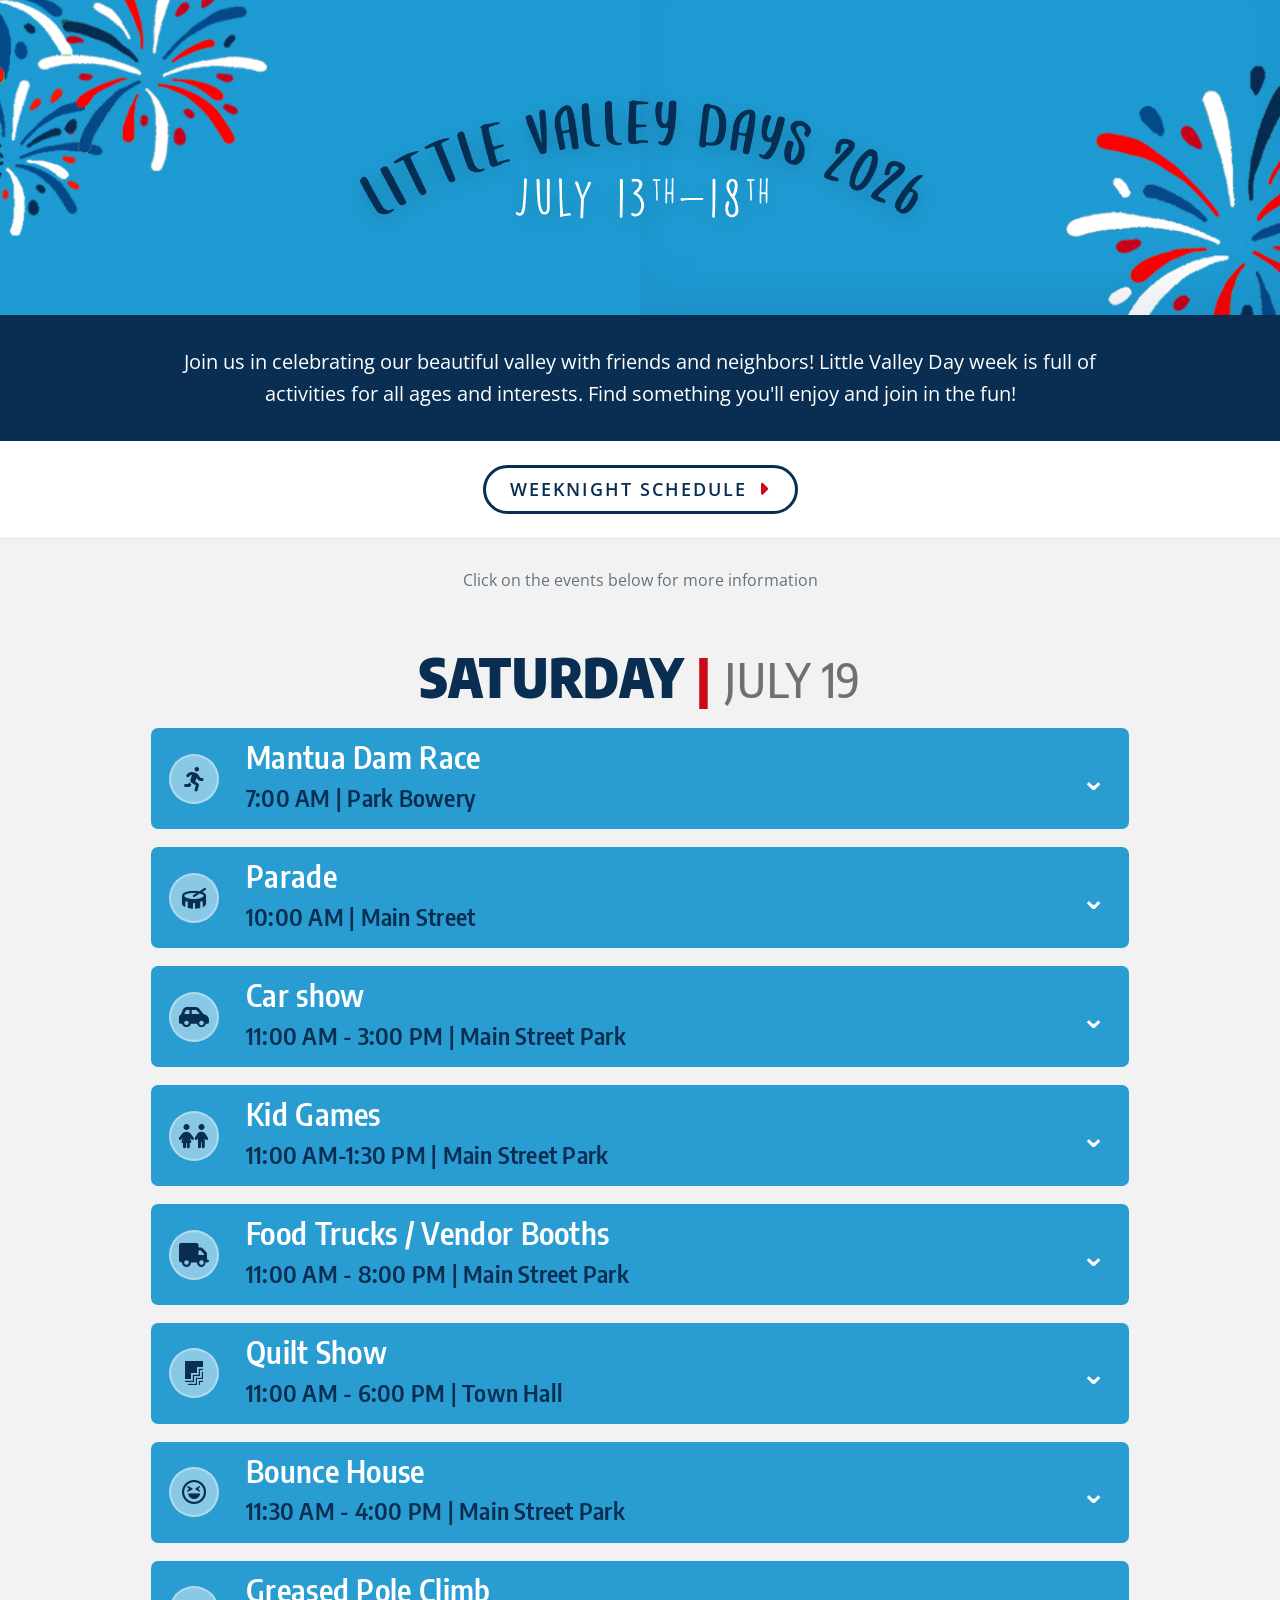
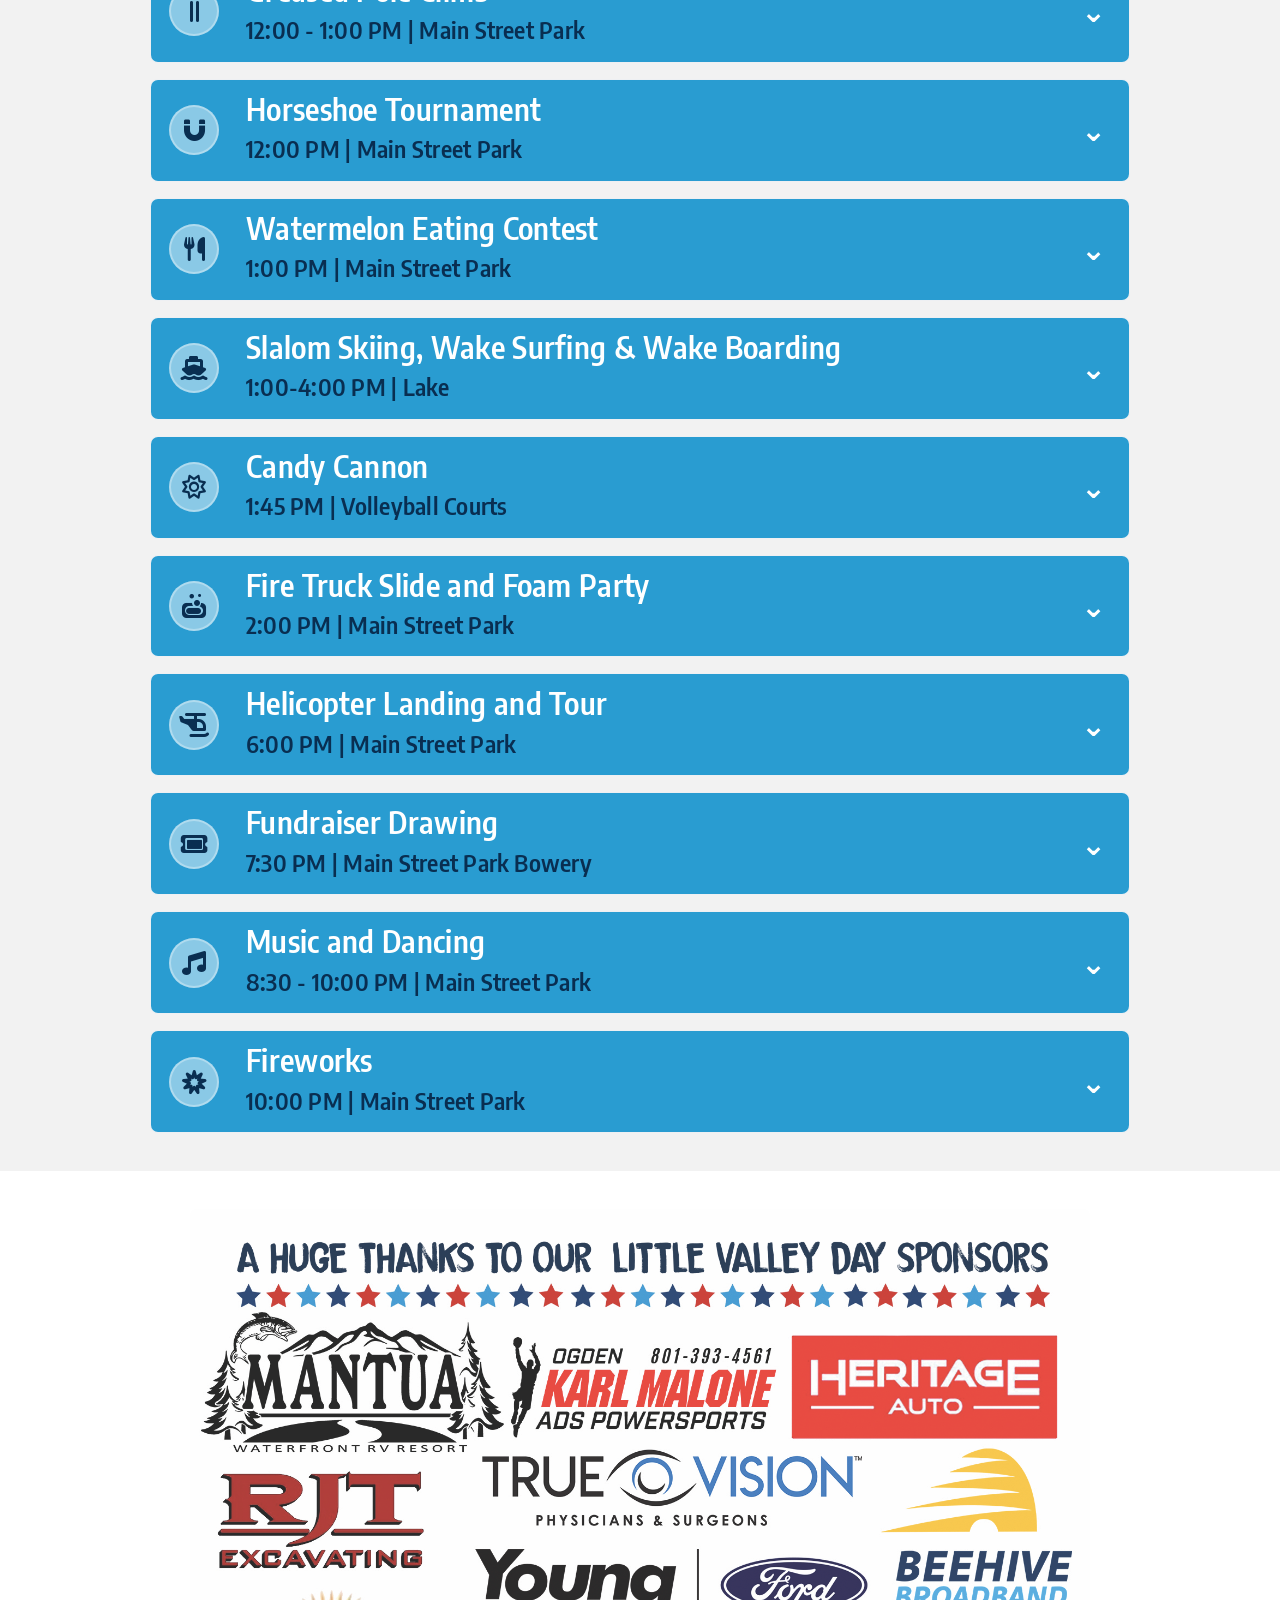
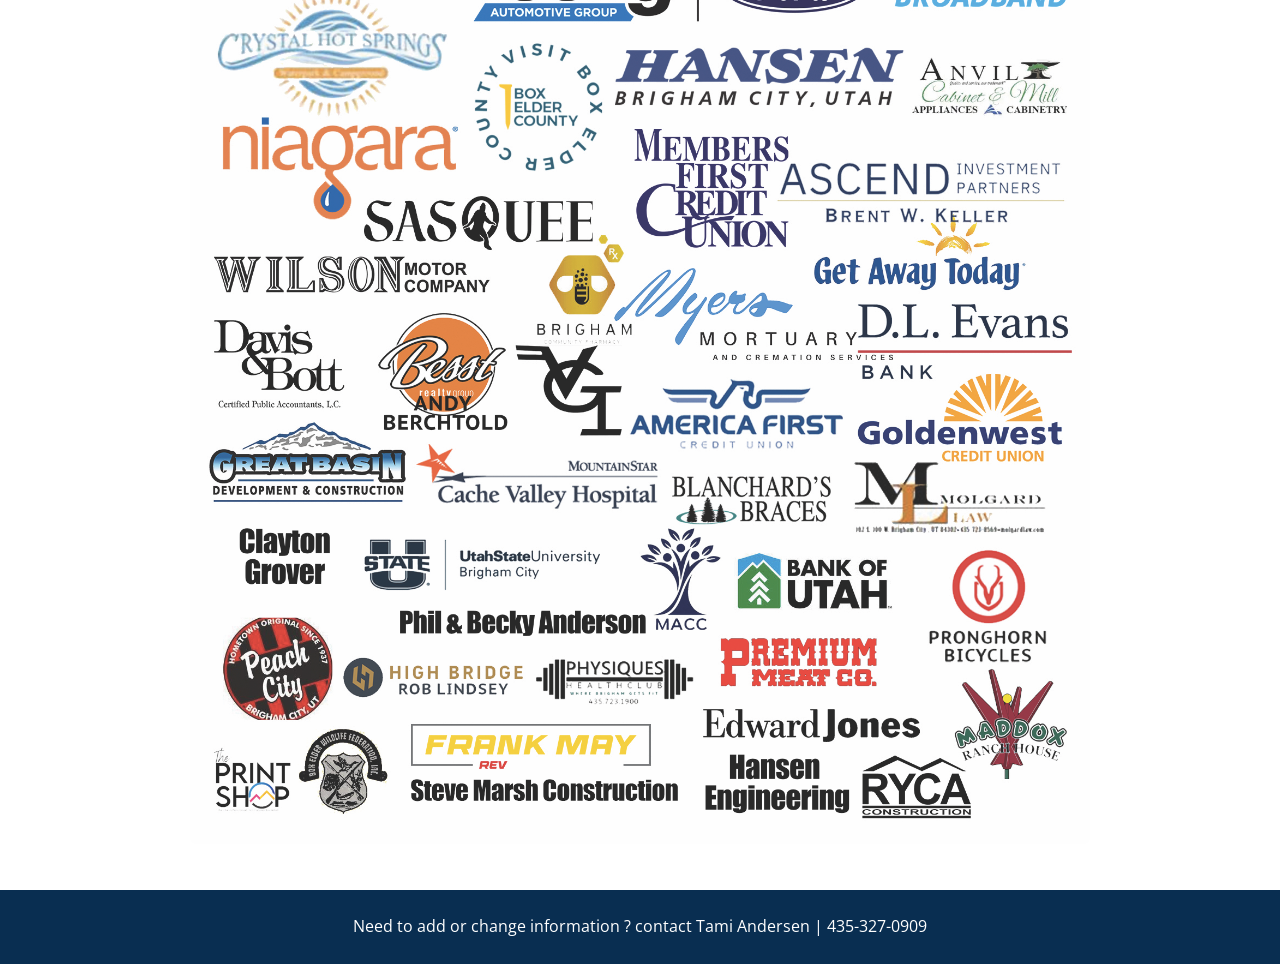
==== commit 6969bc92: "Update saturday.html" ====
--- a/saturday.html
+++ b/saturday.html
@@ -192,7 +192,7 @@
     </div>
 
     <section class="sponsors">
-      <img src="images/LVD-poster-sponsors-2025.png" alt="Little Valley Days sponsors">
+      <img src="images/sponsors.png" alt="Little Valley Days sponsors">
     </section>
   </main>
 
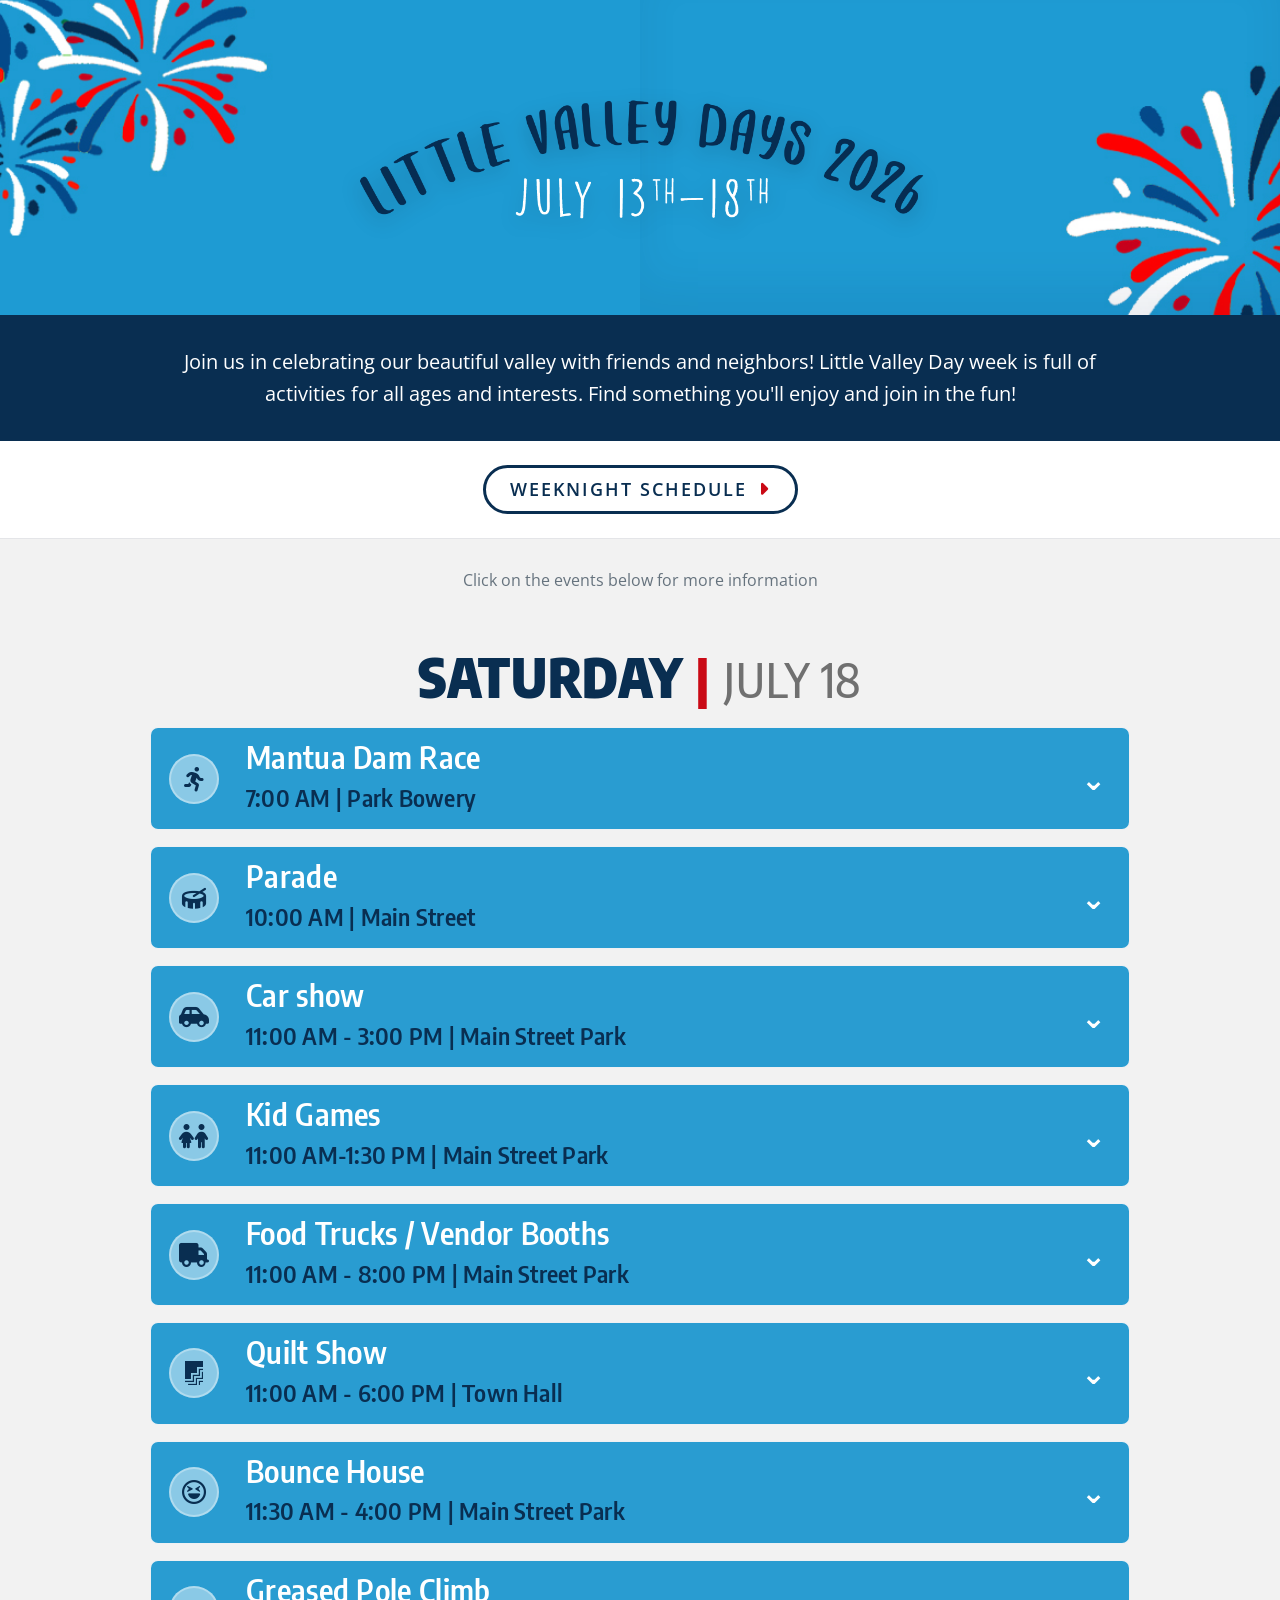
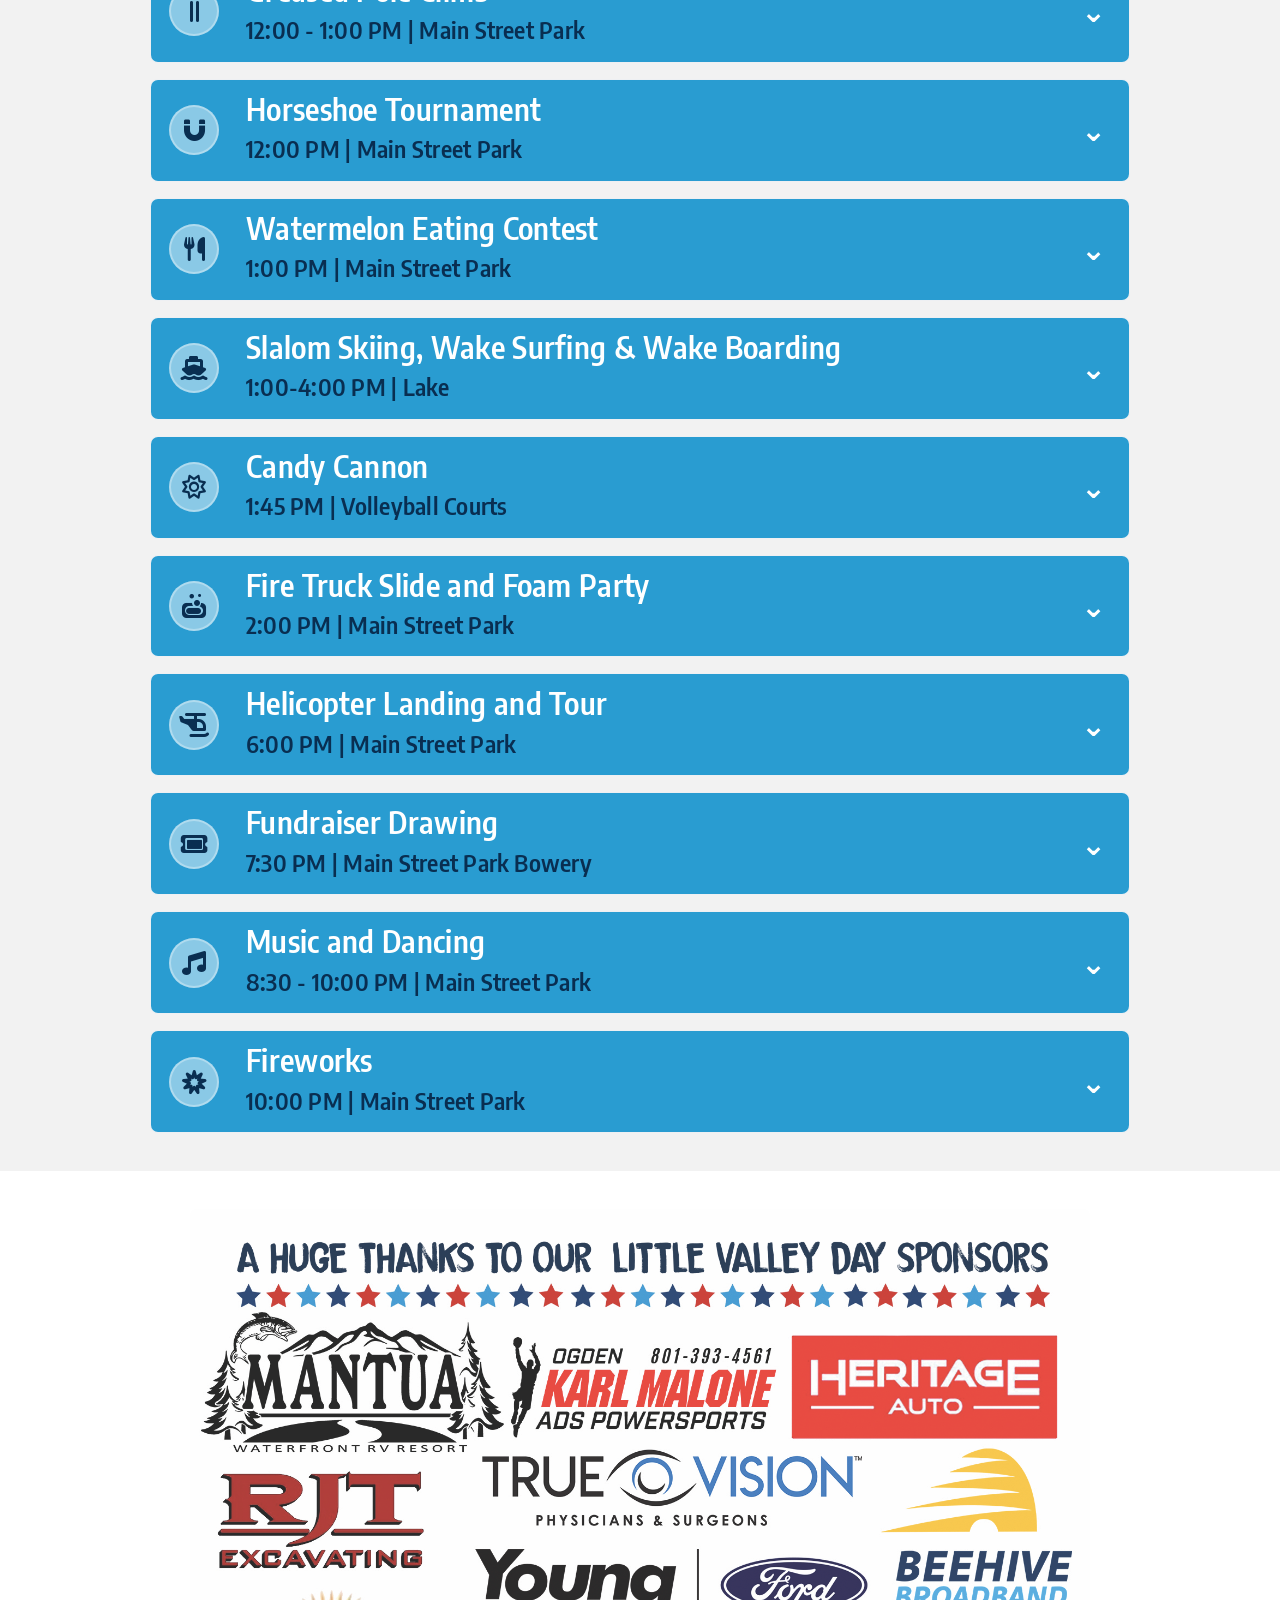
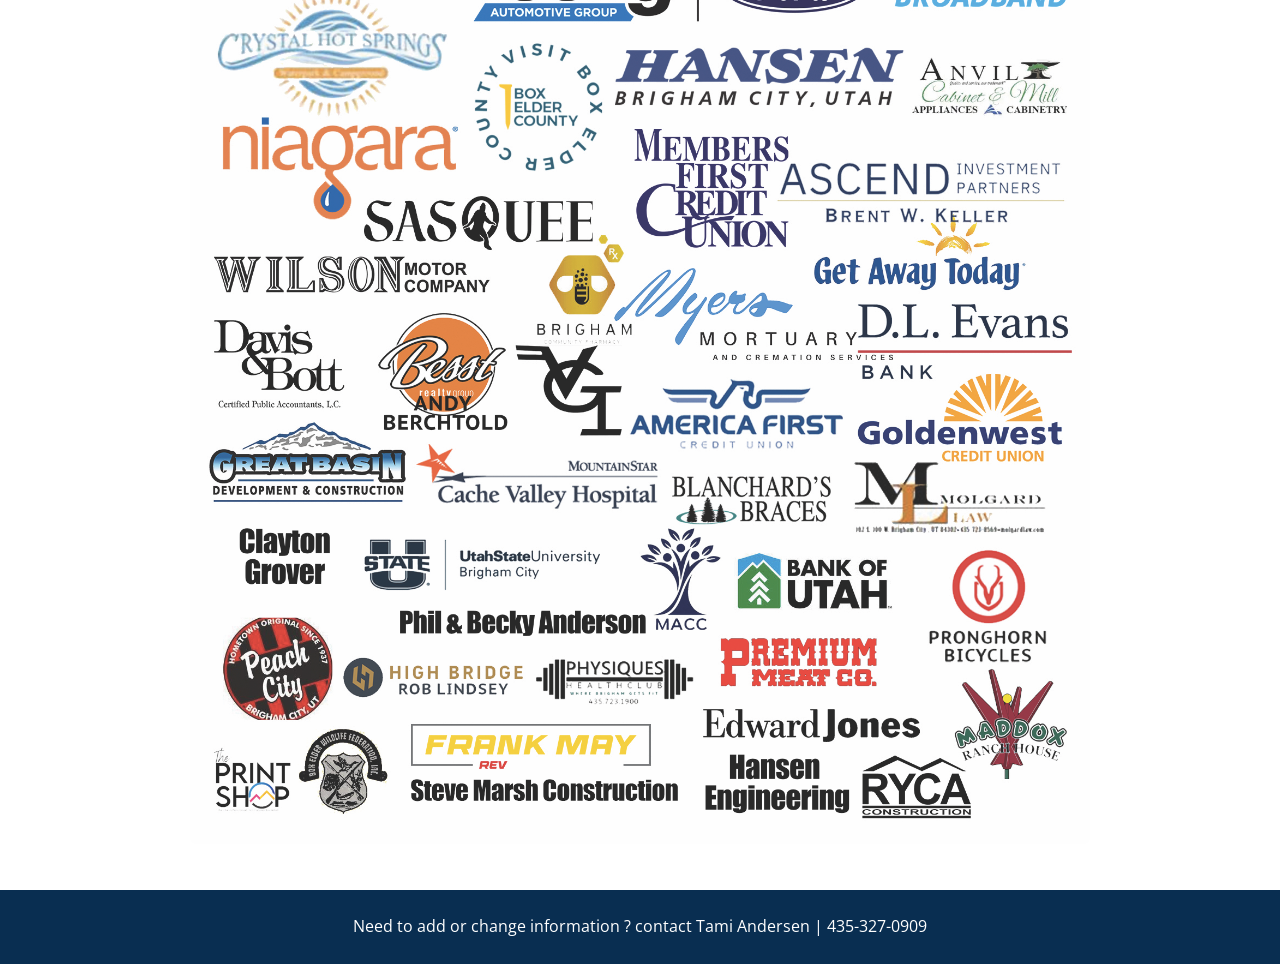
==== commit 9e8d077a: "Update saturday.html" ====
--- a/saturday.html
+++ b/saturday.html
@@ -31,7 +31,7 @@
       <p class="hint">Click on the events below for more information</p>
 
       <section class="day" id="saturday">
-        <h1 class="day-title"><span class="name">Saturday</span><span class="divider">|</span><span class="date">July 19</span></h1>
+        <h1 class="day-title"><span class="name">Saturday</span><span class="divider">|</span><span class="date">July 18</span></h1>
         <div class="accordion">
 
           <details class="event">
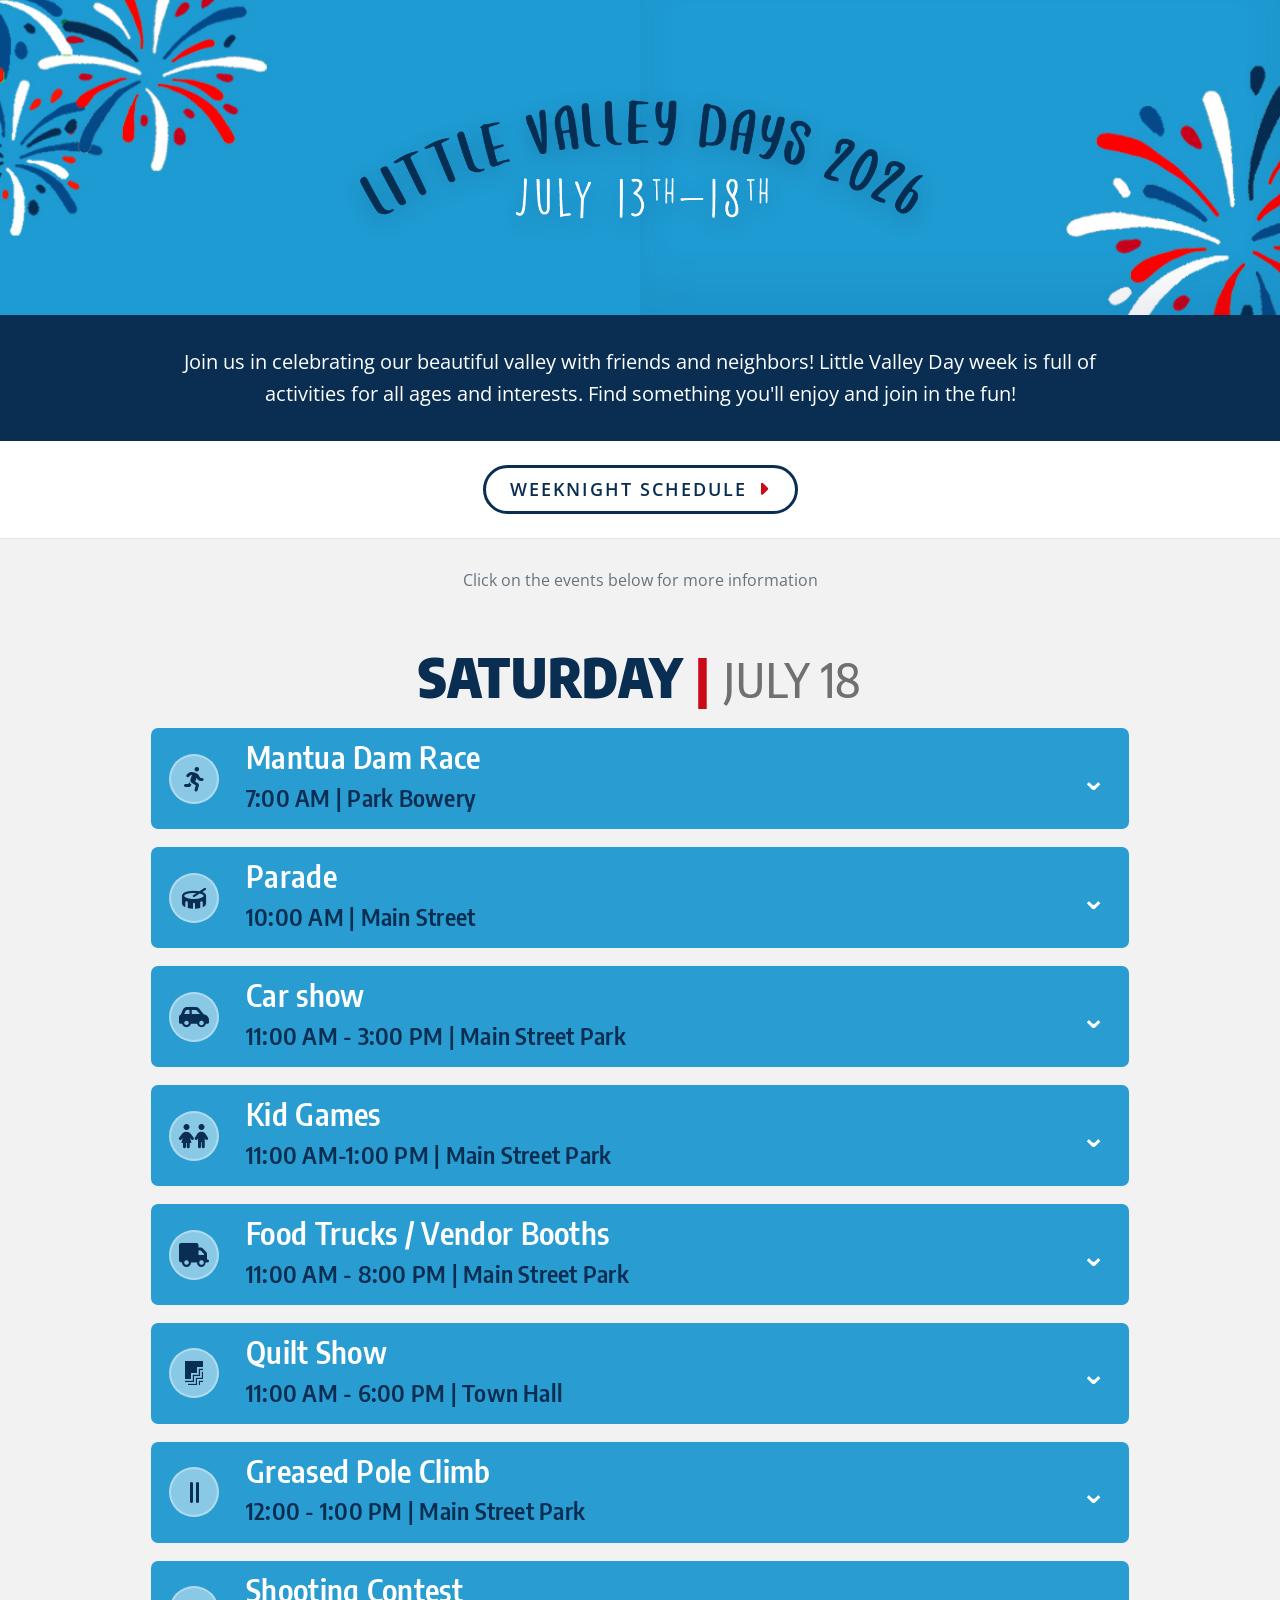
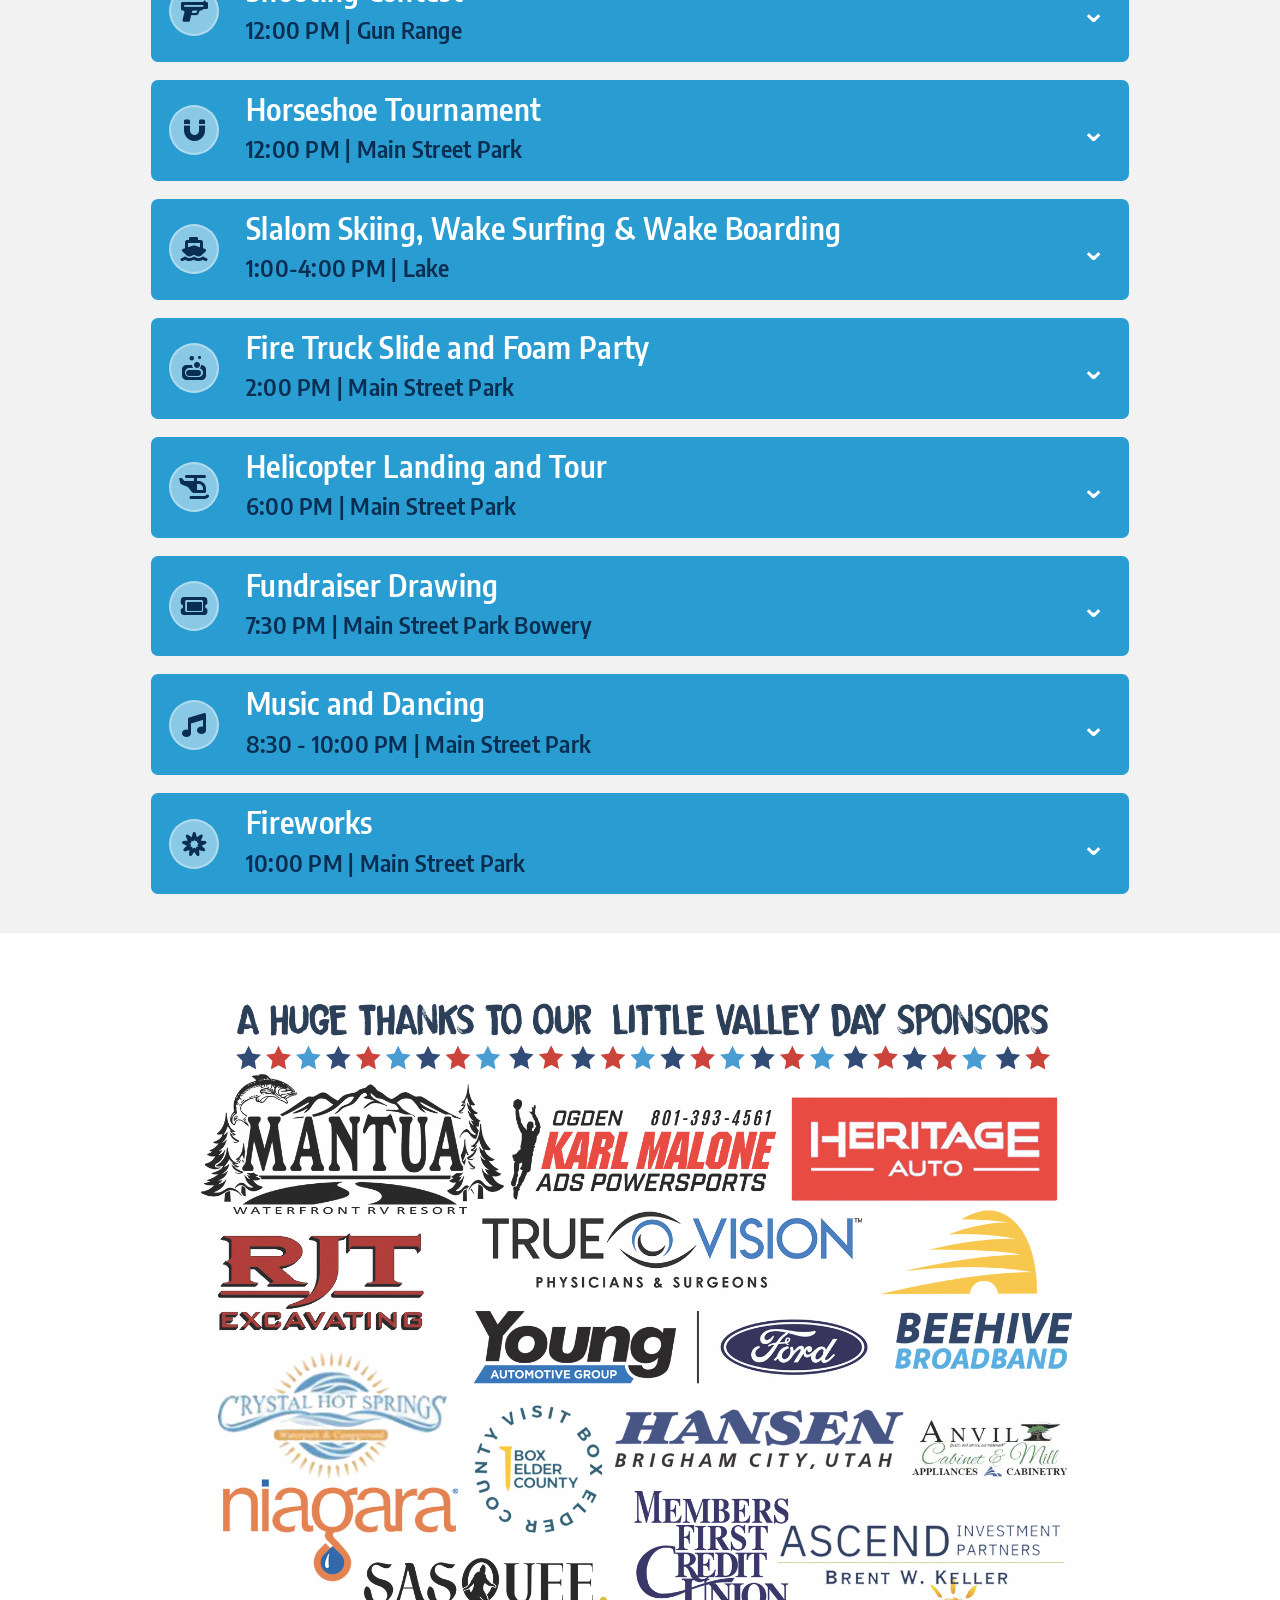
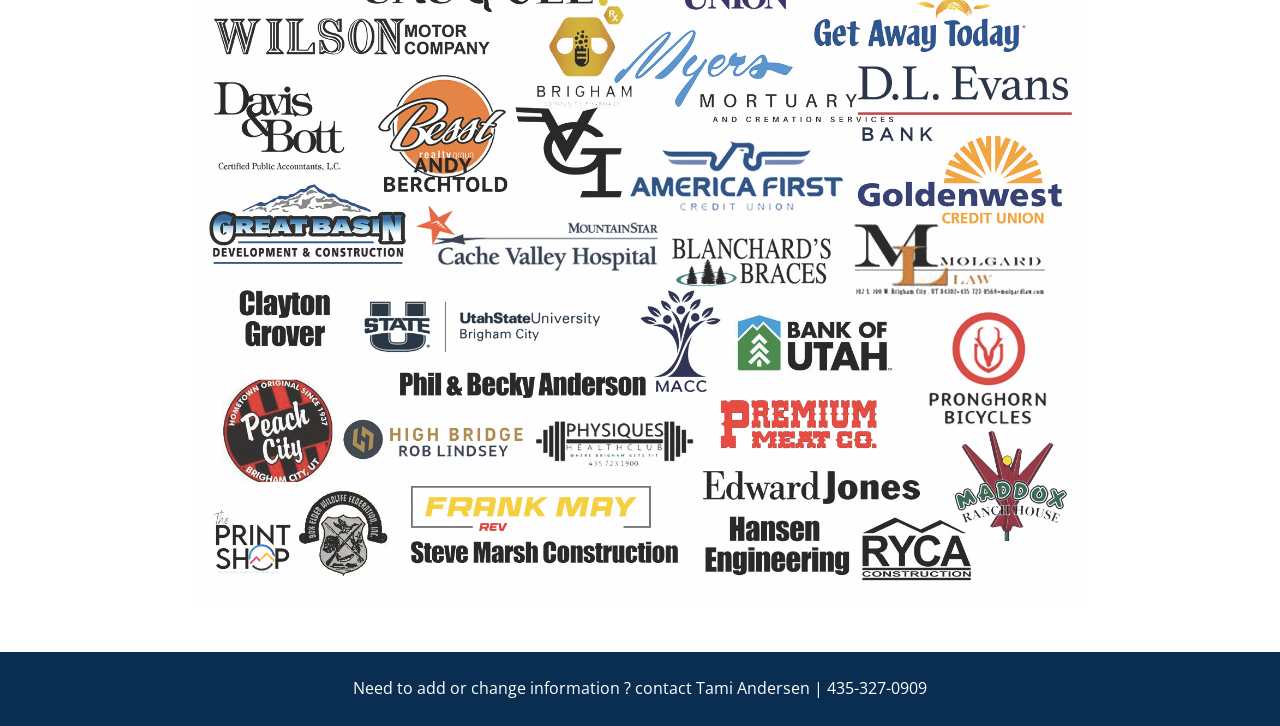
==== commit 22442f7d: "Update saturday.html" ====
--- a/saturday.html
+++ b/saturday.html
@@ -66,12 +66,11 @@
           </details>
 
           <details class="event">
-            <summary><span class="icon"><i class="fa-solid fa-children"></i></span><span><span class="event-name">Kid Games</span><span class="event-time">11:00 AM-1:30 PM | Main Street Park</span></span><span class="chevron">⌄</span></summary>
+            <summary><span class="icon"><i class="fa-solid fa-children"></i></span><span><span class="event-name">Kid Games</span><span class="event-time">11:00 AM-1:00 PM | Main Street Park</span></span><span class="chevron">⌄</span></summary>
             <div class="event-body">
               <p>Thank you to Golden West Bank for sponsoring this event!</p>
               <p>Kids games will include more group games this year to include more kids for more of the time!</p>
               <p>Wristbands are $5 when bought in advance at any of the weekday activities and $7 when purchased the day-of (Saturday).</p>
-              <p>Don’t miss the candy cannon at 1:45 at the volleyball courts right after the kid games end!</p>
               <div class="contact"><span class="name">Alyson Croft/ Sherilyn Checketts</span><span class="contact-divide"> | </span><span class="number">801-725-8379 / 208-242-8678</span></div>
             </div>
           </details>
@@ -94,14 +93,7 @@
               <div class="contact"><span class="name">Jeri Richards</span><span class="contact-divide"> | </span><span class="number">435-730-3423</span></div>
             </div>
           </details>
-
-          <details class="event">
-            <summary><span class="icon"><i class="fa-regular fa-face-laugh-squint"></i></span><span><span class="event-name">Bounce House</span><span class="event-time">11:30 AM - 4:00 PM | Main Street Park</span></span><span class="chevron">⌄</span></summary>
-            <div class="event-body">
-              <p>This year we will have a water bounce house so that it will be nice and cool for the kids! This is a free attraction so come and let your kids enjoy!</p>
-            </div>
-          </details>
-
+          
           <details class="event">
             <summary><span class="icon"><i class="fa-solid fa-grip-lines-vertical"></i></span><span><span class="event-name">Greased Pole Climb</span><span class="event-time">12:00 - 1:00 PM | Main Street Park</span></span><span class="chevron">⌄</span></summary>
             <div class="event-body">
@@ -109,19 +101,52 @@
             </div>
           </details>
 
+
+          <details class="event">
+            <summary><span class="icon"><i class="fa-solid fa-gun"></i></span><span><span class="event-name">Shooting Contest</span><span class="event-time">12:00 PM | Gun Range</span></span><span class="chevron">⌄</span></summary>
+            <div class="event-body">
+              <div class="contact"><span class="name">Cruz Munoz</span><span class="contact-divide"> | </span><span class="number">435-225-5508</span></div>
+              <p>Come compete for an awesome scope donated from Black Diamond Optics with a value of over $1000</p> 
+              <p>All range safety officer commands must be obeyed for safety reasons and BEWF</p>
+
+              <p>Range rules apply during this event.</p>
+
+              <p>9 yrs old and younger: 25-foot shooting distance (10) shots. (May shoot from the bench or be assisted by an adult except for sighting and pulling the trigger). 10-12 yrs old: 35-foot distance (10) shots. (May use shooting table with no assistance).</p>
+
+              <p>13-15 yrs: 35-foot distance (10) shots. (Standing position only, no support aids).</p>
+              <p>16+ yrs: 50-foot distance (10) shots. (Standing position only, no support aids).</p>
+
+              <p>GENERAL RULES:</p>
+              <p>RIM FIRE ONLY</p>
+
+              <p>Scopes, Red Dots, or Iron Sights may be used.</p>
+
+              <p>No bench rests are allowed except sandbags for the youth groups.</p>
+
+              <p>SCORING:</p>
+
+              <p>Scoring will be done by the BEWF officers, the scoring is based on Bullseye & Precision Shooting.</p>
+
+              <p>Targets feature concentric rings. The center ring with worth 10 points. Points decrease as you move outward (e.g., 9,8,7) down to a zero for a miss or outside the designated rings.</p>
+
+              <p>0-9 Age group targets are scored a little differently, we are looking for the tightest grouping in the center black hole.</p>
+
+              <p>16+ yrs will have one winner. We are looking for accuracy (Bullseye shots!)</p>
+
+              <p>PRIZES</p>
+              <p>Each age group up to 15 yrs will have 1st, 2nd and 3rd place winners.</p>
+
+              <p>16+ yrs will have one prize winner ($1,000.00 value).</p>
+              <p>Winners will be announced at the park.</p>
+            </div>
+          </details>
+          
           <details class="event">
             <summary><span class="icon"><i class="fa-solid fa-magnet"></i></span><span><span class="event-name">Horseshoe Tournament</span><span class="event-time">12:00 PM | Main Street Park</span></span><span class="chevron">⌄</span></summary>
             <div class="event-body">
               <p>Thank you to RYCA Construction for sponsoring this event!</p>
               <p>Nothing like tossing a curved piece of metal at a stick to prove your dominance over your friends and neighbors. 2-man teams can <strong>sign up day of</strong>, for a fun single elimination tournament. Prizes for the winning team and a drawing with prizes for all participants.</p>
               <div class="contact"><span class="name">Ryan Fromm</span><span class="contact-divide"> | </span><span class="number">435-225-5508</span></div>
-            </div>
-          </details>
-
-          <details class="event">
-            <summary><span class="icon"><i class="fa-solid fa-utensils"></i></span><span><span class="event-name">Watermelon Eating Contest</span><span class="event-time">1:00 PM | Main Street Park</span></span><span class="chevron">⌄</span></summary>
-            <div class="event-body">
-              <p>Come enjoy the fun, and participate in this years watermelon eating contest. Free to participate, look for the white tent with blue picnic tables. Come on time, as once the watermelon is gone its gone!</p>
             </div>
           </details>
 
@@ -143,13 +168,6 @@
           </details>
 
           <details class="event">
-            <summary><span class="icon"><i class="fa-regular fa-sun"></i></span><span><span class="event-name">Candy Cannon</span><span class="event-time">1:45 PM | Volleyball Courts</span></span><span class="chevron">⌄</span></summary>
-            <div class="event-body">
-              <p>Come let your kids enjoy a raining of candy as they come catch the goodies from the candy cannon. Join us by the volleyball courts at Main Street Park.</p>
-            </div>
-          </details>
-
-          <details class="event">
             <summary><span class="icon"><i class="fa-solid fa-soap"></i></span><span><span class="event-name">Fire Truck Slide and Foam Party</span><span class="event-time">2:00 PM | Main Street Park</span></span><span class="chevron">⌄</span></summary>
             <div class="event-body">
               <p>Join us for the fire truck slip in slide. We are excited to announce that this year we have brought back the foam machine for extra foaming fun. All children are welcome to come cool off.</p>
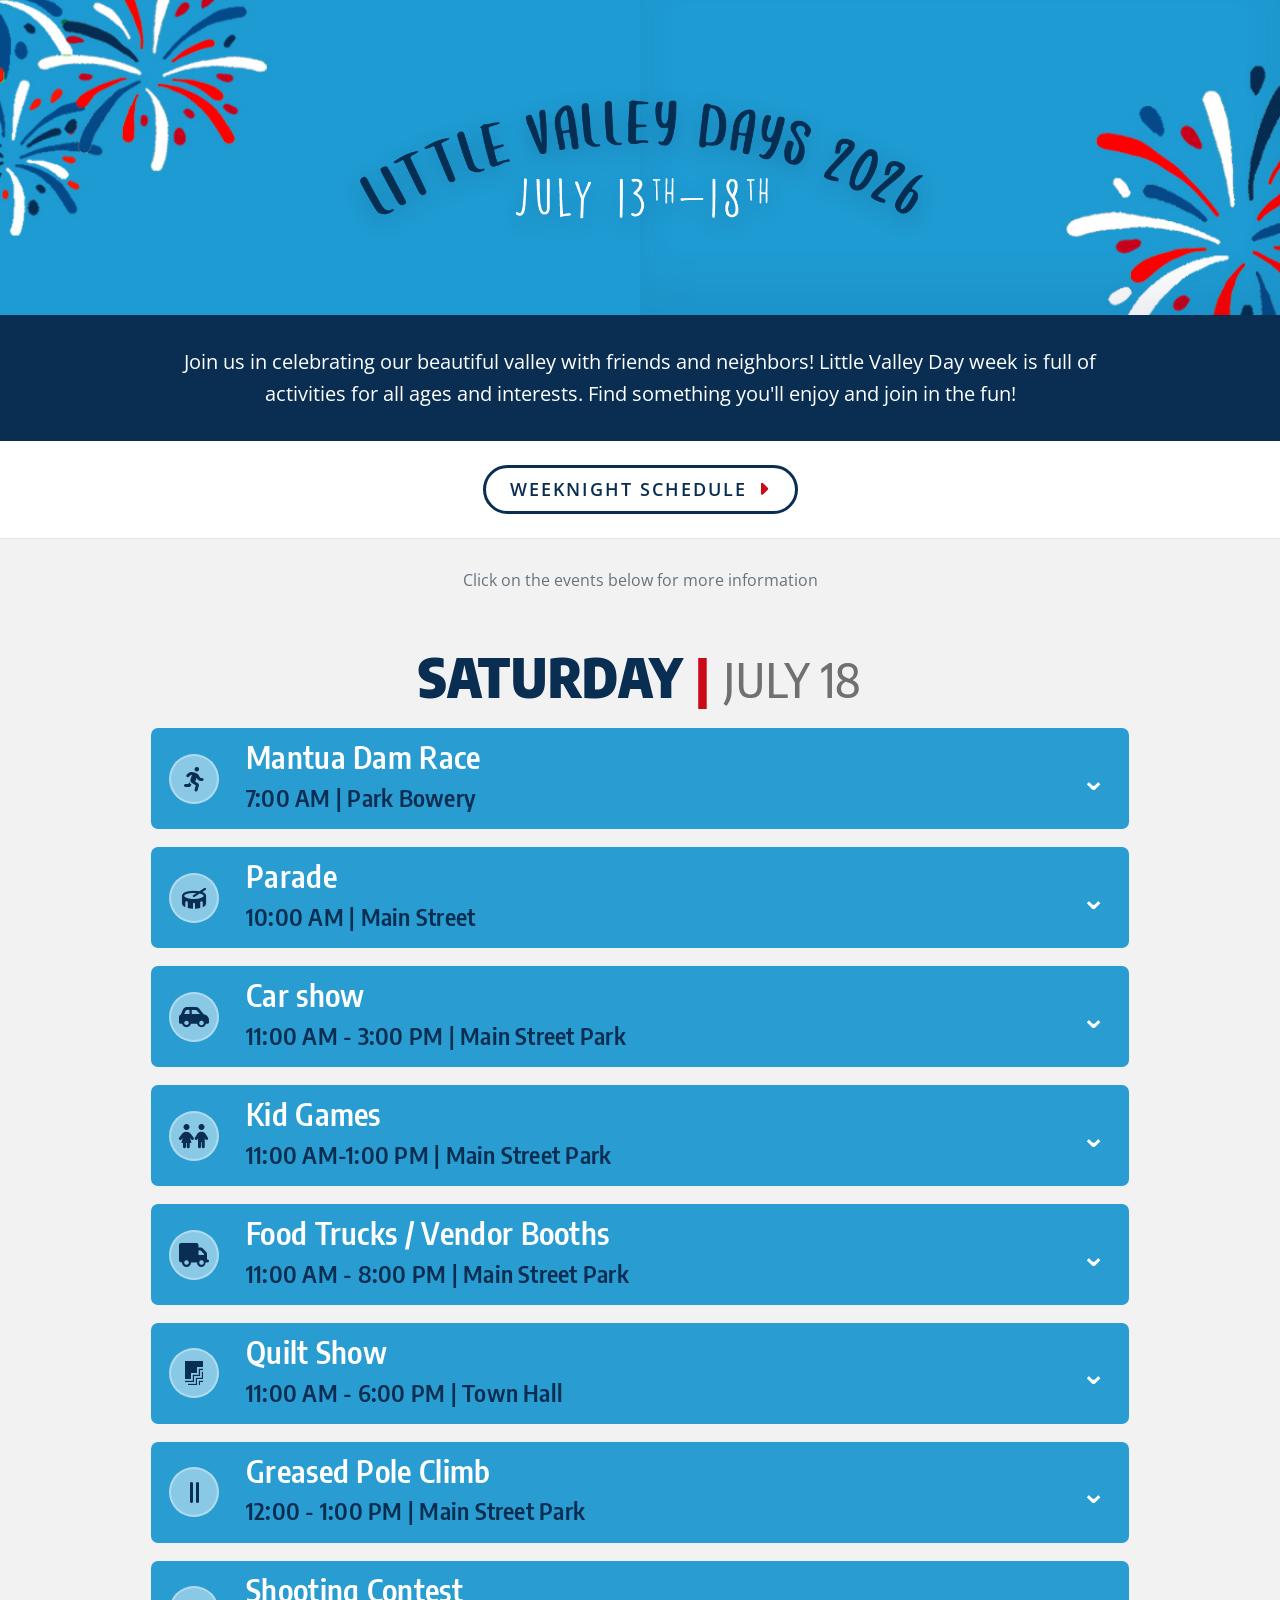
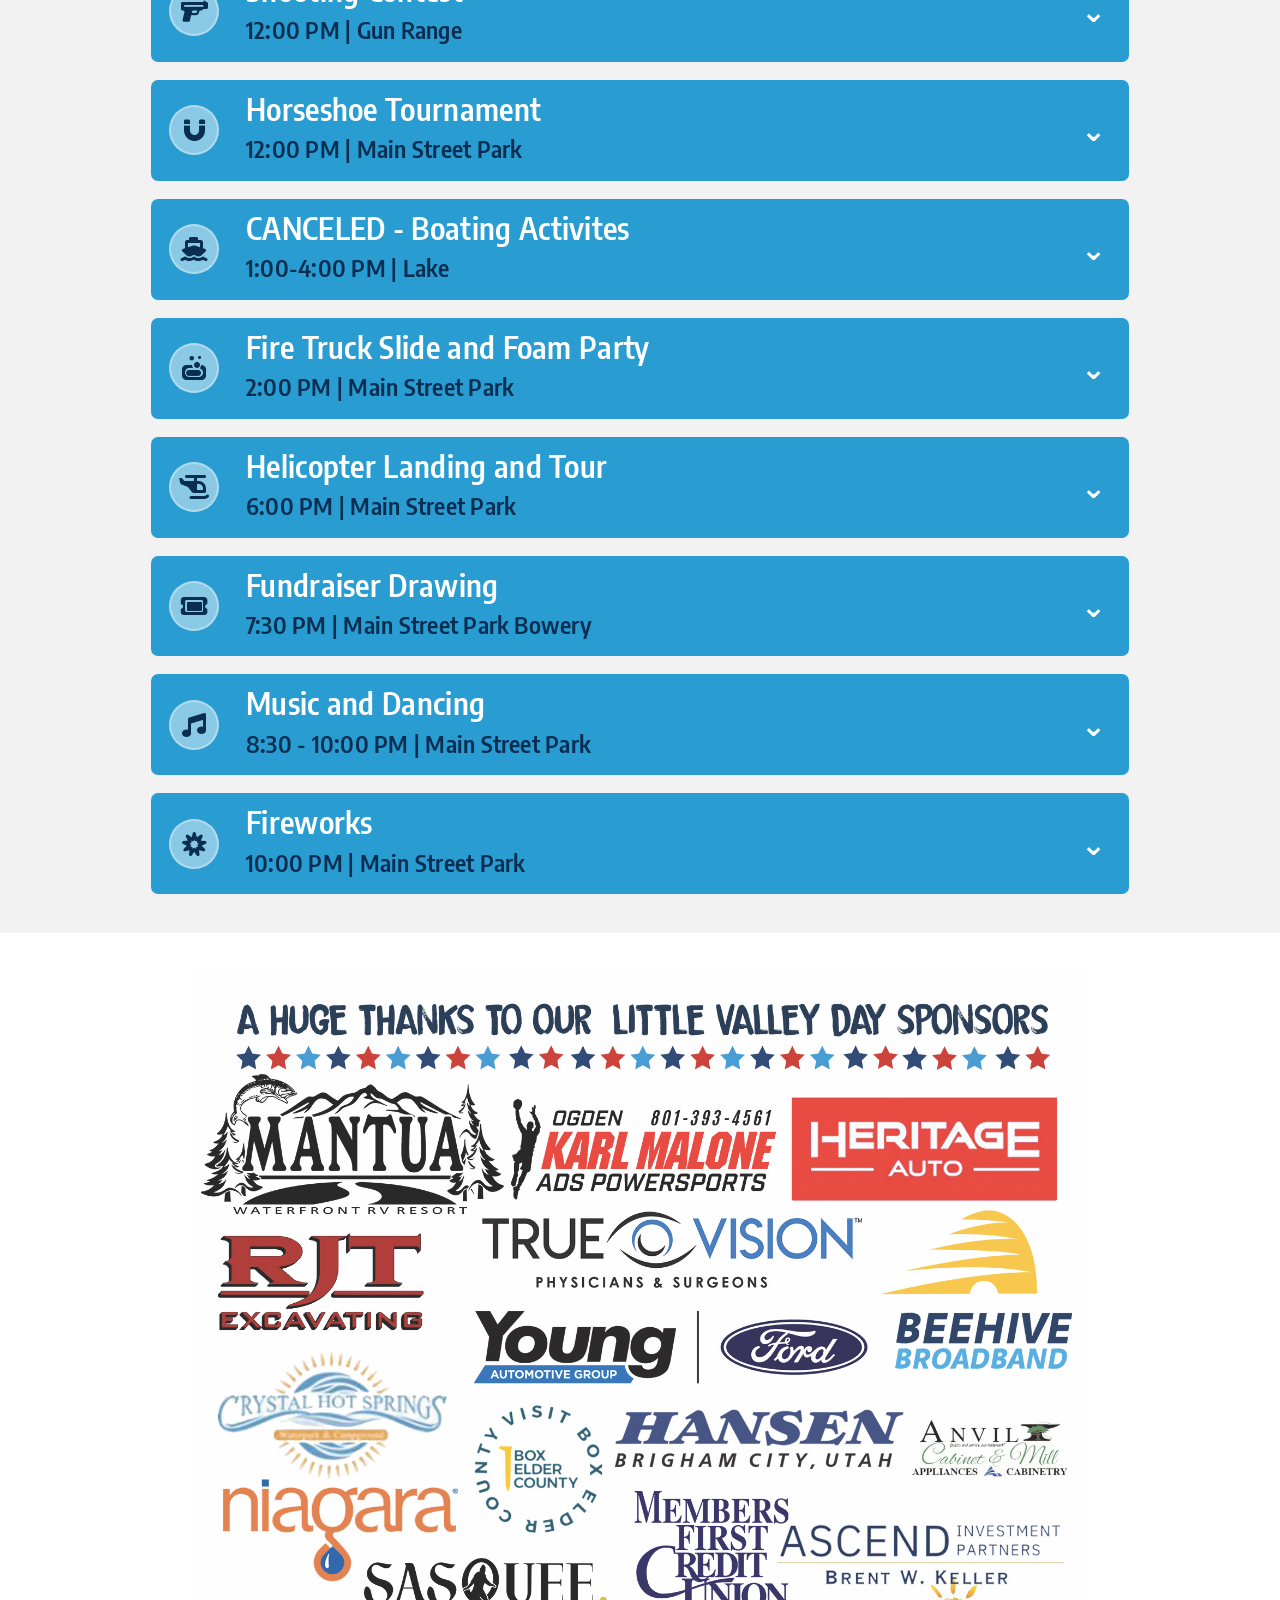
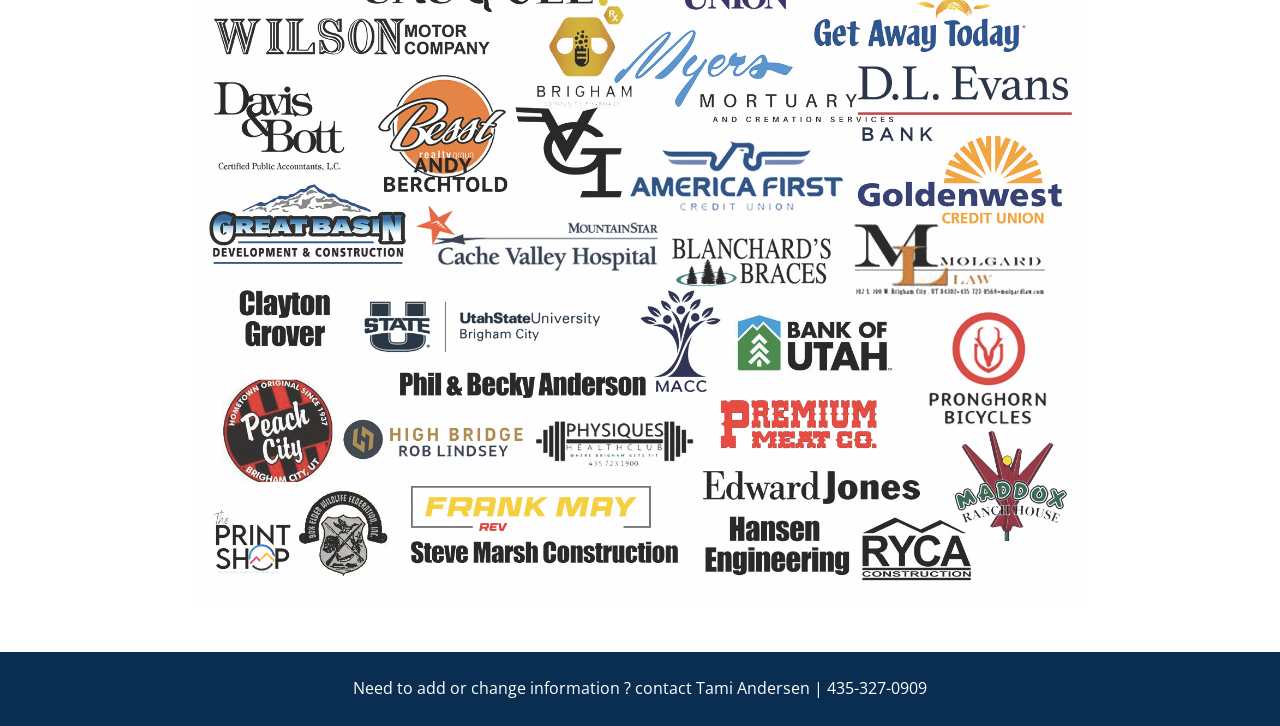
==== commit b3bc7c73: "Update saturday.html" ====
--- a/saturday.html
+++ b/saturday.html
@@ -105,7 +105,7 @@
           <details class="event">
             <summary><span class="icon"><i class="fa-solid fa-gun"></i></span><span><span class="event-name">Shooting Contest</span><span class="event-time">12:00 PM | Gun Range</span></span><span class="chevron">⌄</span></summary>
             <div class="event-body">
-              <div class="contact"><span class="name">Cruz Munoz</span><span class="contact-divide"> | </span><span class="number">435-225-5508</span></div>
+              <div class="contact"><span class="name">Cruz Munoz</span><span class="contact-divide"> | </span><span class="number">435-237-7800</span></div>
               <p>Come compete for an awesome scope donated from Black Diamond Optics with a value of over $1000</p> 
               <p>All range safety officer commands must be obeyed for safety reasons and BEWF</p>
 
@@ -151,8 +151,9 @@
           </details>
 
           <details class="event">
-            <summary><span class="icon"><i class="fa-solid fa-ship"></i></span><span><span class="event-name">Slalom Skiing, Wake Surfing &amp; Wake Boarding</span><span class="event-time">1:00-4:00 PM | Lake</span></span><span class="chevron">⌄</span></summary>
-            <div class="event-body">
+            <summary><span class="icon"><i class="fa-solid fa-ship"></i></span><span><span class="event-name">CANCELED - Boating Activites</span><span class="event-time">1:00-4:00 PM | Lake</span></span><span class="chevron">⌄</span></summary>
+            <div class="event-body">
+               <p><strong>Unfortunately we have to cancel the boating activities due to the algae bloom in the lake.</strong></p>
               <p>In honor of 38 years with Mark &amp; Wendy Parker running the Golden Spike Iron Horse H2o Ski Tournaments for little valley days, we are continuing this tradition.</p>
               <p>There will be four boats available to boat with this year. Please sign up for a time slot on the boat with what you want to learn!</p>
               <p>Reimanns – Teaching Slalom Skiing</p>
